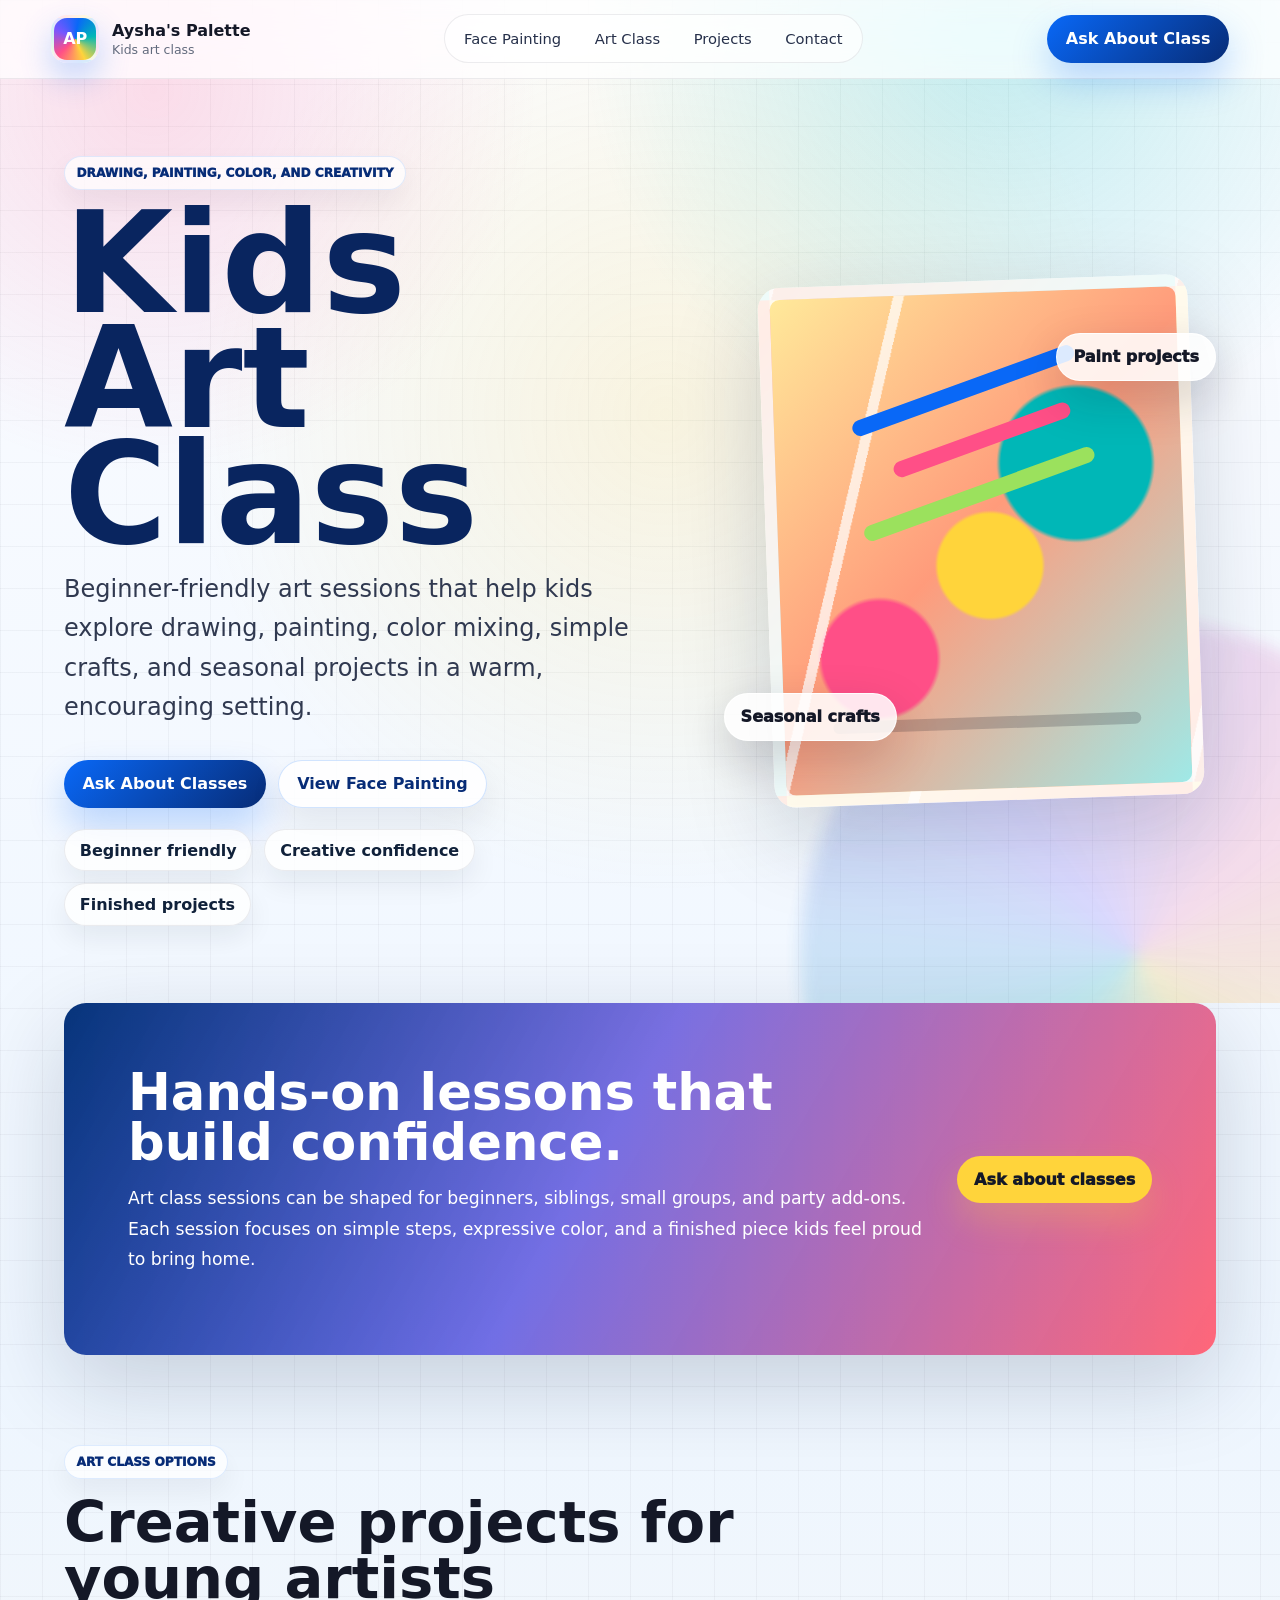
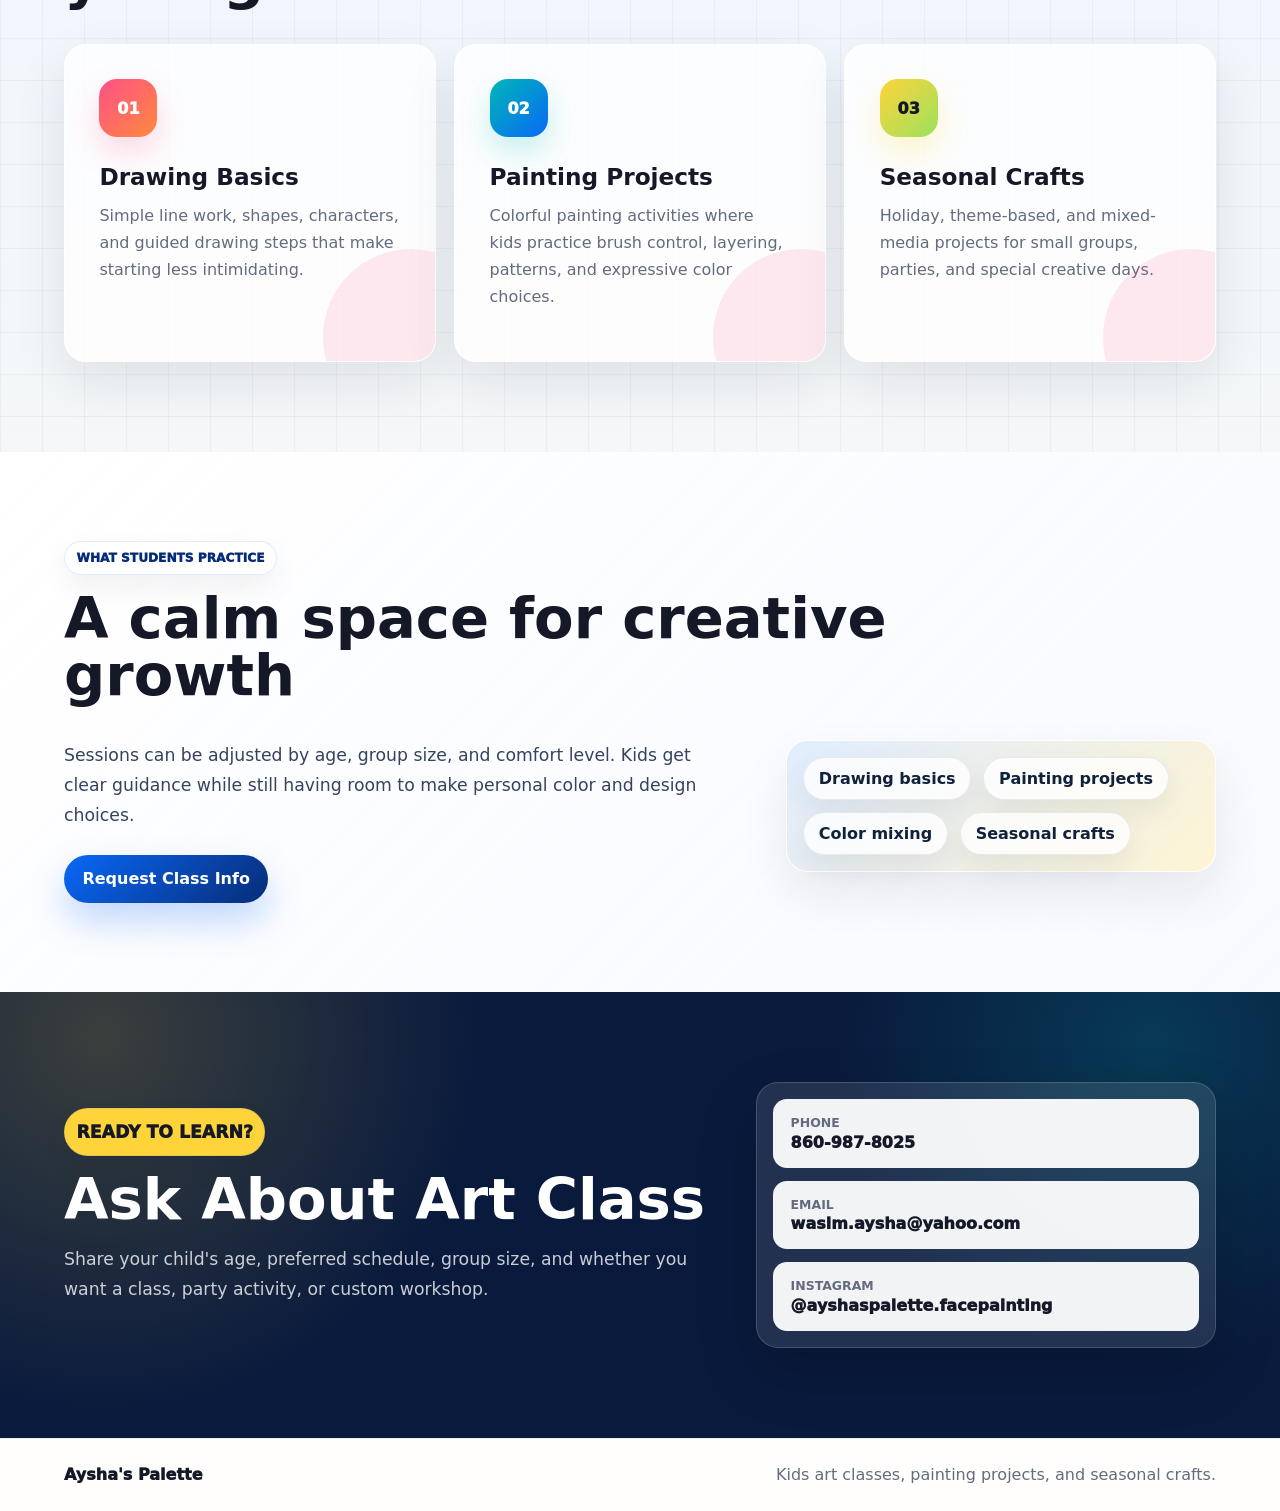
==== art-class.html @ d9d30bc3 "Add files via upload" ====
<!doctype html>
<html lang="en">
  <head>
    <meta charset="utf-8">
    <meta name="viewport" content="width=device-width, initial-scale=1">
    <title>Aysha's Palette | Art Class</title>
    <meta
      name="description"
      content="Aysha's Palette offers beginner-friendly kids art classes with drawing, painting, color mixing, seasonal crafts, and creative confidence-building projects."
    >
    <link rel="stylesheet" href="styles.css">
  </head>
  <body class="class-page">
    <header class="site-header">
      <a class="brand" href="index.html" aria-label="Aysha's Palette home">
        <span class="brand-mark">AP</span>
        <span>
          <strong>Aysha's Palette</strong>
          <small>Kids art class</small>
        </span>
      </a>
      <nav class="nav" aria-label="Main navigation">
        <a href="index.html">Face Painting</a>
        <a href="art-class.html">Art Class</a>
        <a href="#projects">Projects</a>
        <a href="#contact">Contact</a>
      </nav>
      <a class="header-cta" href="mailto:wasim.aysha@yahoo.com?subject=Art%20Class%20Inquiry">Ask About Class</a>
    </header>

    <main id="top">
      <section class="hero art-hero" aria-labelledby="hero-title">
        <div class="hero-copy">
          <p class="eyebrow">Drawing, painting, color, and creativity</p>
          <h1 id="hero-title">Kids Art Class</h1>
          <p class="hero-lede">
            Beginner-friendly art sessions that help kids explore drawing,
            painting, color mixing, simple crafts, and seasonal projects in a
            warm, encouraging setting.
          </p>
          <div class="hero-actions" aria-label="Class inquiry actions">
            <a class="button primary" href="mailto:wasim.aysha@yahoo.com?subject=Art%20Class%20Inquiry">Ask About Classes</a>
            <a class="button secondary" href="index.html">View Face Painting</a>
          </div>
          <div class="quick-facts" aria-label="Class highlights">
            <span>Beginner friendly</span>
            <span>Creative confidence</span>
            <span>Finished projects</span>
          </div>
        </div>
        <div class="hero-media class-media" aria-label="Colorful art class preview">
          <div class="art-board">
            <span></span>
            <span></span>
            <span></span>
          </div>
          <div class="floating-note note-one">Paint projects</div>
          <div class="floating-note note-two">Seasonal crafts</div>
        </div>
      </section>

      <section class="section intro-band class-intro" aria-label="Art class highlights">
        <div>
          <h2>Hands-on lessons that build confidence.</h2>
          <p>
            Art class sessions can be shaped for beginners, siblings, small
            groups, and party add-ons. Each session focuses on simple steps,
            expressive color, and a finished piece kids feel proud to bring home.
          </p>
        </div>
        <a class="text-link" href="#contact">Ask about classes</a>
      </section>

      <section class="section services" id="projects" aria-labelledby="projects-title">
        <div class="section-heading">
          <p class="eyebrow">Art class options</p>
          <h2 id="projects-title">Creative projects for young artists</h2>
        </div>
        <div class="service-grid">
          <article class="service-card">
            <span class="service-icon" aria-hidden="true">01</span>
            <h3>Drawing Basics</h3>
            <p>
              Simple line work, shapes, characters, and guided drawing steps
              that make starting less intimidating.
            </p>
          </article>
          <article class="service-card">
            <span class="service-icon" aria-hidden="true">02</span>
            <h3>Painting Projects</h3>
            <p>
              Colorful painting activities where kids practice brush control,
              layering, patterns, and expressive color choices.
            </p>
          </article>
          <article class="service-card">
            <span class="service-icon" aria-hidden="true">03</span>
            <h3>Seasonal Crafts</h3>
            <p>
              Holiday, theme-based, and mixed-media projects for small groups,
              parties, and special creative days.
            </p>
          </article>
        </div>
      </section>

      <section class="section classes-band" aria-labelledby="class-title">
        <div class="section-heading">
          <p class="eyebrow">What students practice</p>
          <h2 id="class-title">A calm space for creative growth</h2>
        </div>
        <div class="class-layout">
          <div class="class-copy">
            <p>
              Sessions can be adjusted by age, group size, and comfort level.
              Kids get clear guidance while still having room to make personal
              color and design choices.
            </p>
            <a class="button primary" href="mailto:wasim.aysha@yahoo.com?subject=Art%20Class%20Inquiry">Request Class Info</a>
          </div>
          <div class="class-features">
            <span>Drawing basics</span>
            <span>Painting projects</span>
            <span>Color mixing</span>
            <span>Seasonal crafts</span>
          </div>
        </div>
      </section>

      <section class="section booking" id="contact" aria-labelledby="contact-title">
        <div>
          <p class="eyebrow">Ready to learn?</p>
          <h2 id="contact-title">Ask About Art Class</h2>
          <p>
            Share your child's age, preferred schedule, group size, and whether
            you want a class, party activity, or custom workshop.
          </p>
        </div>
        <address class="contact-card">
          <a href="tel:+18609878025"><span>Phone</span>860-987-8025</a>
          <a href="mailto:wasim.aysha@yahoo.com"><span>Email</span>wasim.aysha@yahoo.com</a>
          <a href="https://www.instagram.com/ayshaspalette.facepainting/"><span>Instagram</span>@ayshaspalette.facepainting</a>
        </address>
      </section>
    </main>

    <footer class="site-footer">
      <p>Aysha's Palette</p>
      <p>Kids art classes, painting projects, and seasonal crafts.</p>
    </footer>
  </body>
</html>
---- styles.css ----
:root {
  --ink: #141827;
  --muted: #636b7d;
  --white: #ffffff;
  --mist: #f5f8ff;
  --blue: #0968f7;
  --deep-blue: #072c77;
  --teal: #00b7b7;
  --lime: #9be15d;
  --yellow: #ffd43b;
  --pink: #ff4f87;
  --orange: #ff8a3d;
  --violet: #7657ff;
  --radius: 22px;
  --radius-sm: 14px;
  --shadow: 0 28px 90px rgba(12, 25, 58, 0.18);
}

* {
  box-sizing: border-box;
}

html {
  scroll-behavior: smooth;
}

body {
  margin: 0;
  color: var(--ink);
  font-family: Inter, ui-sans-serif, system-ui, -apple-system, BlinkMacSystemFont, "Segoe UI", Arial, sans-serif;
  background:
    linear-gradient(90deg, rgba(20, 24, 39, 0.04) 1px, transparent 1px),
    linear-gradient(180deg, rgba(20, 24, 39, 0.04) 1px, transparent 1px),
    linear-gradient(180deg, #fbfcff 0%, #eef6ff 44%, #fff8ec 100%);
  background-size: 42px 42px, 42px 42px, auto;
}

body::before {
  position: fixed;
  inset: 0;
  z-index: -1;
  content: "";
  background:
    radial-gradient(circle at 12% 10%, rgba(255, 79, 135, 0.18), transparent 24rem),
    radial-gradient(circle at 78% 4%, rgba(0, 183, 183, 0.22), transparent 26rem),
    radial-gradient(circle at 52% 46%, rgba(255, 212, 59, 0.16), transparent 30rem);
}

img {
  display: block;
  max-width: 100%;
}

a {
  color: inherit;
}

.site-header {
  position: sticky;
  top: 0;
  z-index: 10;
  display: flex;
  align-items: center;
  justify-content: space-between;
  gap: 1rem;
  min-height: 78px;
  margin: 0 auto;
  padding: 0.9rem clamp(1rem, 4vw, 5rem);
  background: rgba(255, 255, 255, 0.74);
  border-bottom: 1px solid rgba(20, 24, 39, 0.08);
  backdrop-filter: blur(20px) saturate(150%);
}

.brand,
.nav a,
.header-cta,
.button,
.text-link,
.contact-card a {
  text-decoration: none;
}

.brand {
  display: inline-flex;
  align-items: center;
  gap: 0.8rem;
  min-width: 13rem;
}

.brand-mark {
  display: grid;
  place-items: center;
  width: 48px;
  height: 48px;
  flex: 0 0 48px;
  color: var(--white);
  font-weight: 900;
  background: conic-gradient(from 10deg, var(--blue), var(--teal), var(--yellow), var(--pink), var(--violet), var(--blue));
  border: 3px solid rgba(255, 255, 255, 0.84);
  border-radius: 16px;
  box-shadow: 0 15px 32px rgba(9, 104, 247, 0.24);
}

.brand strong,
.brand small {
  display: block;
}

.brand strong {
  font-size: 1rem;
}

.brand small {
  color: var(--muted);
  font-size: 0.78rem;
  margin-top: 0.12rem;
}

.nav {
  display: flex;
  align-items: center;
  justify-content: center;
  gap: 0.3rem;
  padding: 0.32rem;
  color: #26304a;
  font-size: 0.92rem;
  background: rgba(255, 255, 255, 0.62);
  border: 1px solid rgba(20, 24, 39, 0.08);
  border-radius: 999px;
}

.nav a {
  padding: 0.62rem 0.9rem;
  border-radius: 999px;
  transition: background 180ms ease, color 180ms ease;
}

.nav a:hover {
  color: var(--deep-blue);
  background: rgba(9, 104, 247, 0.1);
}

.header-cta,
.button {
  display: inline-flex;
  align-items: center;
  justify-content: center;
  min-height: 48px;
  padding: 0.82rem 1.15rem;
  border-radius: 999px;
  font-weight: 900;
  line-height: 1;
  transition: transform 180ms ease, box-shadow 180ms ease, background 180ms ease;
}

.header-cta,
.button.primary {
  color: var(--white);
  background: linear-gradient(135deg, var(--blue), var(--deep-blue));
  box-shadow: 0 18px 36px rgba(9, 104, 247, 0.25);
}

.button.secondary {
  color: var(--deep-blue);
  background: rgba(255, 255, 255, 0.86);
  border: 1px solid rgba(9, 104, 247, 0.18);
  box-shadow: 0 16px 34px rgba(20, 24, 39, 0.08);
}

.header-cta:hover,
.button:hover,
.text-link:hover,
.contact-card a:hover {
  transform: translateY(-2px);
}

.hero {
  position: relative;
  display: grid;
  grid-template-columns: minmax(0, 1fr) minmax(300px, 470px);
  align-items: center;
  gap: clamp(2rem, 6vw, 7rem);
  min-height: calc(100vh - 78px);
  padding: clamp(2.6rem, 6vw, 6.5rem) clamp(1rem, 5vw, 5.5rem);
  overflow: hidden;
}

.hero::after {
  position: absolute;
  right: -12rem;
  bottom: -18rem;
  width: 42rem;
  height: 42rem;
  content: "";
  background: conic-gradient(from 140deg, rgba(9, 104, 247, 0.22), rgba(255, 79, 135, 0.26), rgba(255, 212, 59, 0.24), rgba(0, 183, 183, 0.2), rgba(9, 104, 247, 0.22));
  border-radius: 50%;
  filter: blur(8px);
  opacity: 0.82;
}

.hero-copy,
.hero-media {
  position: relative;
  z-index: 1;
}

.hero-copy {
  max-width: 780px;
}

.eyebrow {
  display: inline-flex;
  align-items: center;
  min-height: 34px;
  margin: 0 0 1rem;
  padding: 0.48rem 0.72rem;
  color: var(--deep-blue);
  font-size: 0.76rem;
  font-weight: 950;
  letter-spacing: 0;
  text-transform: uppercase;
  background: rgba(255, 255, 255, 0.72);
  border: 1px solid rgba(9, 104, 247, 0.12);
  border-radius: 999px;
  box-shadow: 0 12px 28px rgba(20, 24, 39, 0.06);
}

h1,
h2,
h3,
p {
  margin-top: 0;
}

h1 {
  max-width: 9ch;
  margin-bottom: 1.1rem;
  color: #09255f;
  font-size: clamp(4.2rem, 11vw, 9.4rem);
  line-height: 0.82;
}

h2 {
  margin-bottom: 1rem;
  font-size: clamp(2.2rem, 4.5vw, 4.35rem);
  line-height: 0.98;
}

h3 {
  margin-bottom: 0.75rem;
  font-size: 1.45rem;
}

.hero-lede {
  max-width: 720px;
  color: #303950;
  font-size: clamp(1.12rem, 2vw, 1.5rem);
  line-height: 1.65;
}

.hero-actions,
.quick-facts,
.class-features {
  display: flex;
  flex-wrap: wrap;
  gap: 0.75rem;
}

.hero-actions {
  margin-top: 2rem;
}

.quick-facts {
  margin-top: 1.3rem;
}

.quick-facts span,
.class-features span {
  display: inline-flex;
  align-items: center;
  min-height: 42px;
  padding: 0.68rem 0.92rem;
  color: #10213a;
  font-weight: 900;
  background: rgba(255, 255, 255, 0.78);
  border: 1px solid rgba(20, 24, 39, 0.08);
  border-radius: 999px;
  box-shadow: 0 12px 28px rgba(20, 24, 39, 0.07);
}

.hero-media {
  justify-self: center;
  width: min(100%, 500px);
  min-height: 640px;
}

.flyer-card {
  position: relative;
  z-index: 1;
  margin: 0;
  width: min(100%, 430px);
  padding: 0.8rem;
  background: rgba(255, 255, 255, 0.82);
  border: 1px solid rgba(255, 255, 255, 0.74);
  border-radius: var(--radius);
  box-shadow: var(--shadow);
  transform: rotate(2.2deg);
}

.flyer-card::before {
  position: absolute;
  inset: -16px;
  z-index: -1;
  content: "";
  background: linear-gradient(135deg, rgba(9, 104, 247, 0.38), rgba(0, 183, 183, 0.28), rgba(255, 212, 59, 0.36), rgba(255, 79, 135, 0.3));
  border-radius: 30px;
  filter: blur(18px);
}

.flyer-card img {
  width: 100%;
  aspect-ratio: 2 / 3;
  object-fit: cover;
  border-radius: 16px;
}

.floating-note {
  position: absolute;
  z-index: 2;
  display: inline-flex;
  align-items: center;
  min-height: 48px;
  padding: 0.8rem 1rem;
  color: var(--ink);
  font-weight: 950;
  background: rgba(255, 255, 255, 0.86);
  border: 1px solid rgba(255, 255, 255, 0.9);
  border-radius: 999px;
  box-shadow: 0 18px 48px rgba(20, 24, 39, 0.18);
}

.note-one {
  top: 4.5rem;
  right: 0;
}

.note-two {
  bottom: 5rem;
  left: -1.4rem;
}

.section {
  padding: clamp(4rem, 7vw, 7rem) clamp(1rem, 5vw, 5.5rem);
}

.intro-band {
  display: flex;
  align-items: center;
  justify-content: space-between;
  gap: 2rem;
  margin: 0 clamp(1rem, 5vw, 5.5rem);
  padding: clamp(2rem, 5vw, 4rem);
  color: var(--white);
  background:
    linear-gradient(120deg, rgba(7, 44, 119, 0.94), rgba(9, 104, 247, 0.78) 46%, rgba(0, 183, 183, 0.88)),
    linear-gradient(90deg, var(--pink), var(--yellow));
  border-radius: var(--radius);
  box-shadow: var(--shadow);
}

.intro-band div {
  max-width: 880px;
}

.intro-band h2 {
  font-size: clamp(2rem, 4vw, 3.55rem);
}

.intro-band p,
.paint-panel p,
.booking p,
.class-copy p {
  color: inherit;
  font-size: 1.08rem;
  line-height: 1.75;
}

.text-link {
  flex: 0 0 auto;
  padding: 0.88rem 1.05rem;
  color: var(--ink);
  font-weight: 950;
  background: var(--yellow);
  border-radius: 999px;
  box-shadow: 0 18px 34px rgba(255, 212, 59, 0.24);
  transition: transform 180ms ease;
}

.section-heading {
  max-width: 860px;
  margin-bottom: 2.25rem;
}

.service-grid {
  display: grid;
  grid-template-columns: repeat(3, minmax(0, 1fr));
  gap: 1.15rem;
}

.service-grid.two-column {
  grid-template-columns: repeat(2, minmax(0, 1fr));
}

.service-card {
  position: relative;
  min-height: 300px;
  padding: clamp(1.4rem, 3vw, 2.15rem);
  overflow: hidden;
  background: rgba(255, 255, 255, 0.78);
  border: 1px solid rgba(255, 255, 255, 0.9);
  border-radius: var(--radius);
  box-shadow: 0 20px 54px rgba(20, 24, 39, 0.09);
  transition: transform 180ms ease, box-shadow 180ms ease;
}

.service-card::after {
  position: absolute;
  right: -4rem;
  bottom: -4rem;
  width: 11rem;
  height: 11rem;
  content: "";
  background: rgba(255, 79, 135, 0.12);
  border-radius: 50%;
}

.service-card:hover {
  transform: translateY(-5px);
  box-shadow: 0 28px 70px rgba(20, 24, 39, 0.13);
}

.service-icon {
  display: grid;
  place-items: center;
  width: 58px;
  height: 58px;
  margin-bottom: 1.6rem;
  color: var(--white);
  font-weight: 950;
  background: linear-gradient(135deg, var(--pink), var(--orange));
  border-radius: 18px;
  box-shadow: 0 14px 30px rgba(255, 79, 135, 0.22);
}

.service-card:nth-child(2) .service-icon {
  background: linear-gradient(135deg, var(--teal), var(--blue));
  box-shadow: 0 14px 30px rgba(0, 183, 183, 0.22);
}

.service-card:nth-child(3) .service-icon {
  color: var(--ink);
  background: linear-gradient(135deg, var(--yellow), var(--lime));
  box-shadow: 0 14px 30px rgba(255, 212, 59, 0.26);
}

.service-card p,
.event-list span,
.site-footer p {
  color: var(--muted);
  line-height: 1.7;
}

.showcase {
  display: grid;
  grid-template-columns: repeat(3, minmax(0, 1fr));
  gap: 1rem;
  padding-top: 0;
}

.showcase div {
  min-height: 190px;
  padding: 1.5rem;
  color: var(--white);
  background: #11182b;
  border-radius: var(--radius);
  box-shadow: 0 22px 54px rgba(17, 24, 43, 0.16);
}

.showcase div:nth-child(2) {
  background: linear-gradient(135deg, var(--blue), var(--teal));
}

.showcase div:nth-child(3) {
  color: var(--ink);
  background: linear-gradient(135deg, var(--yellow), #fff1a6);
}

.showcase-number {
  display: block;
  margin-bottom: 1rem;
  font-size: clamp(3rem, 6vw, 5.5rem);
  font-weight: 950;
  line-height: 0.88;
}

.showcase p {
  margin: 0;
  max-width: 24rem;
  line-height: 1.55;
}

.split {
  display: grid;
  grid-template-columns: minmax(0, 0.92fr) minmax(280px, 1.08fr);
  gap: clamp(1.5rem, 4vw, 4rem);
  align-items: stretch;
  background: linear-gradient(180deg, #eff6ff, #f8fbff);
}

.paint-panel {
  position: relative;
  min-height: 470px;
  padding: clamp(1.6rem, 4vw, 3.25rem);
  color: var(--white);
  overflow: hidden;
  border-radius: var(--radius);
  background:
    linear-gradient(rgba(7, 44, 119, 0.08), rgba(7, 44, 119, 0.36)),
    conic-gradient(from 120deg, var(--blue), var(--teal), var(--lime), var(--yellow), var(--orange), var(--pink), var(--violet), var(--blue));
  box-shadow: var(--shadow);
}

.paint-panel::after {
  position: absolute;
  right: -6rem;
  bottom: -8rem;
  width: 19rem;
  height: 19rem;
  content: "";
  background: rgba(255, 255, 255, 0.22);
  border-radius: 50%;
}

.event-list {
  display: grid;
  gap: 0.85rem;
}

.event-list div {
  display: grid;
  gap: 0.25rem;
  padding: 1.15rem 1.25rem;
  background: rgba(255, 255, 255, 0.88);
  border: 1px solid rgba(255, 255, 255, 0.9);
  border-left: 7px solid var(--blue);
  border-radius: var(--radius-sm);
  box-shadow: 0 16px 34px rgba(20, 24, 39, 0.07);
}

.event-list div:nth-child(2) {
  border-left-color: var(--teal);
}

.event-list div:nth-child(3) {
  border-left-color: #3fbe65;
}

.event-list div:nth-child(4) {
  border-left-color: var(--yellow);
}

.event-list div:nth-child(5) {
  border-left-color: var(--pink);
}

.classes-band {
  background:
    linear-gradient(135deg, rgba(255, 255, 255, 0.94), rgba(245, 248, 255, 0.8)),
    var(--white);
}

.art-hero::after {
  background: conic-gradient(from 140deg, rgba(255, 212, 59, 0.28), rgba(0, 183, 183, 0.24), rgba(118, 87, 255, 0.24), rgba(255, 79, 135, 0.2), rgba(255, 212, 59, 0.28));
}

.class-media {
  display: grid;
  place-items: center;
  min-height: 560px;
}

.art-board {
  position: relative;
  width: min(100%, 430px);
  min-height: 520px;
  overflow: hidden;
  background:
    linear-gradient(105deg, transparent 0 23%, rgba(255,255,255,0.72) 23% 25%, transparent 25%),
    radial-gradient(circle at 24% 73%, var(--pink) 0 12%, transparent 13%),
    radial-gradient(circle at 52% 55%, var(--yellow) 0 15%, transparent 16%),
    radial-gradient(circle at 74% 35%, var(--teal) 0 17%, transparent 18%),
    linear-gradient(135deg, #ffe99a, #ff9b7b 48%, #9fe9e7);
  border: 0.8rem solid rgba(255, 255, 255, 0.82);
  border-radius: var(--radius);
  box-shadow: var(--shadow);
  transform: rotate(-2deg);
}

.art-board::before {
  position: absolute;
  left: 12%;
  right: 12%;
  bottom: 12%;
  height: 12px;
  content: "";
  background: rgba(20, 24, 39, 0.2);
  border-radius: 999px;
}

.art-board span {
  position: absolute;
  display: block;
  border-radius: 999px;
  transform: rotate(-18deg);
}

.art-board span:nth-child(1) {
  top: 18%;
  left: 18%;
  width: 58%;
  height: 16px;
  background: var(--blue);
}

.art-board span:nth-child(2) {
  top: 28%;
  left: 28%;
  width: 46%;
  height: 16px;
  background: var(--pink);
}

.art-board span:nth-child(3) {
  top: 39%;
  left: 20%;
  width: 60%;
  height: 16px;
  background: var(--lime);
}

.class-intro {
  background:
    linear-gradient(120deg, rgba(7, 44, 119, 0.94), rgba(118, 87, 255, 0.78) 46%, rgba(255, 79, 135, 0.82)),
    linear-gradient(90deg, var(--teal), var(--yellow));
}

.class-layout {
  display: grid;
  grid-template-columns: minmax(0, 1fr) minmax(250px, 430px);
  gap: clamp(1.5rem, 4vw, 4rem);
  align-items: start;
}

.class-copy {
  max-width: 780px;
}

.class-copy p {
  color: #36435e;
  margin-bottom: 1.5rem;
}

.class-features {
  padding: 1rem;
  border: 1px solid rgba(255, 255, 255, 0.9);
  border-radius: var(--radius);
  background:
    linear-gradient(135deg, rgba(9, 104, 247, 0.12), rgba(255, 212, 59, 0.22)),
    rgba(255, 255, 255, 0.74);
  box-shadow: 0 22px 48px rgba(20, 24, 39, 0.08);
}

.booking {
  display: grid;
  grid-template-columns: minmax(0, 1fr) minmax(280px, 460px);
  gap: 2rem;
  align-items: center;
  color: var(--white);
  background:
    radial-gradient(circle at 8% 10%, rgba(255, 212, 59, 0.2), transparent 24rem),
    radial-gradient(circle at 90% 12%, rgba(0, 183, 183, 0.2), transparent 20rem),
    #091a3d;
}

.booking .eyebrow {
  color: var(--ink);
  background: var(--yellow);
}

.booking p {
  max-width: 760px;
  color: rgba(255, 255, 255, 0.78);
}

.contact-card {
  display: grid;
  gap: 0.8rem;
  padding: 1rem;
  font-style: normal;
  background: rgba(255, 255, 255, 0.1);
  border: 1px solid rgba(255, 255, 255, 0.16);
  border-radius: var(--radius);
  box-shadow: 0 24px 60px rgba(0, 0, 0, 0.18);
}

.contact-card a {
  display: grid;
  gap: 0.18rem;
  overflow-wrap: anywhere;
  padding: 1rem 1.1rem;
  color: var(--ink);
  font-weight: 950;
  background: rgba(255, 255, 255, 0.94);
  border-radius: var(--radius-sm);
  transition: transform 180ms ease, background 180ms ease;
}

.contact-card a span {
  color: var(--muted);
  font-size: 0.78rem;
  font-weight: 800;
  text-transform: uppercase;
}

.site-footer {
  display: flex;
  justify-content: space-between;
  gap: 1rem;
  padding: 1.4rem clamp(1rem, 5vw, 5.5rem);
  background: rgba(255, 255, 255, 0.86);
  border-top: 1px solid rgba(20, 24, 39, 0.08);
}

.site-footer p {
  margin: 0;
}

.site-footer p:first-child {
  color: var(--ink);
  font-weight: 950;
}

@media (max-width: 980px) {
  .site-header {
    align-items: flex-start;
    flex-wrap: wrap;
  }

  .nav {
    order: 3;
    width: 100%;
    justify-content: flex-start;
    overflow-x: auto;
  }

  .hero,
  .split,
  .class-layout,
  .booking {
    grid-template-columns: 1fr;
  }

  .hero {
    min-height: auto;
  }

  .hero-media {
    justify-self: start;
    width: min(100%, 390px);
    min-height: 0;
  }

  .flyer-card {
    transform: none;
  }

  .class-media {
    min-height: 0;
  }

  .art-board {
    min-height: 420px;
    transform: none;
  }

  .floating-note {
    display: none;
  }

  .service-grid,
  .service-grid.two-column,
  .showcase {
    grid-template-columns: 1fr;
  }

  .intro-band {
    align-items: flex-start;
    flex-direction: column;
  }
}

@media (max-width: 560px) {
  .site-header {
    position: static;
  }

  .brand {
    min-width: 0;
  }

  .header-cta,
  .hero-actions .button,
  .text-link {
    width: 100%;
  }

  .hero {
    padding-top: 2rem;
  }

  h1 {
    font-size: 3.85rem;
  }

  h2 {
    font-size: 2.2rem;
  }

  .intro-band {
    margin: 0 1rem;
  }

  .paint-panel {
    min-height: 320px;
  }

  .showcase div {
    min-height: 160px;
  }

  .site-footer {
    display: grid;
  }
}
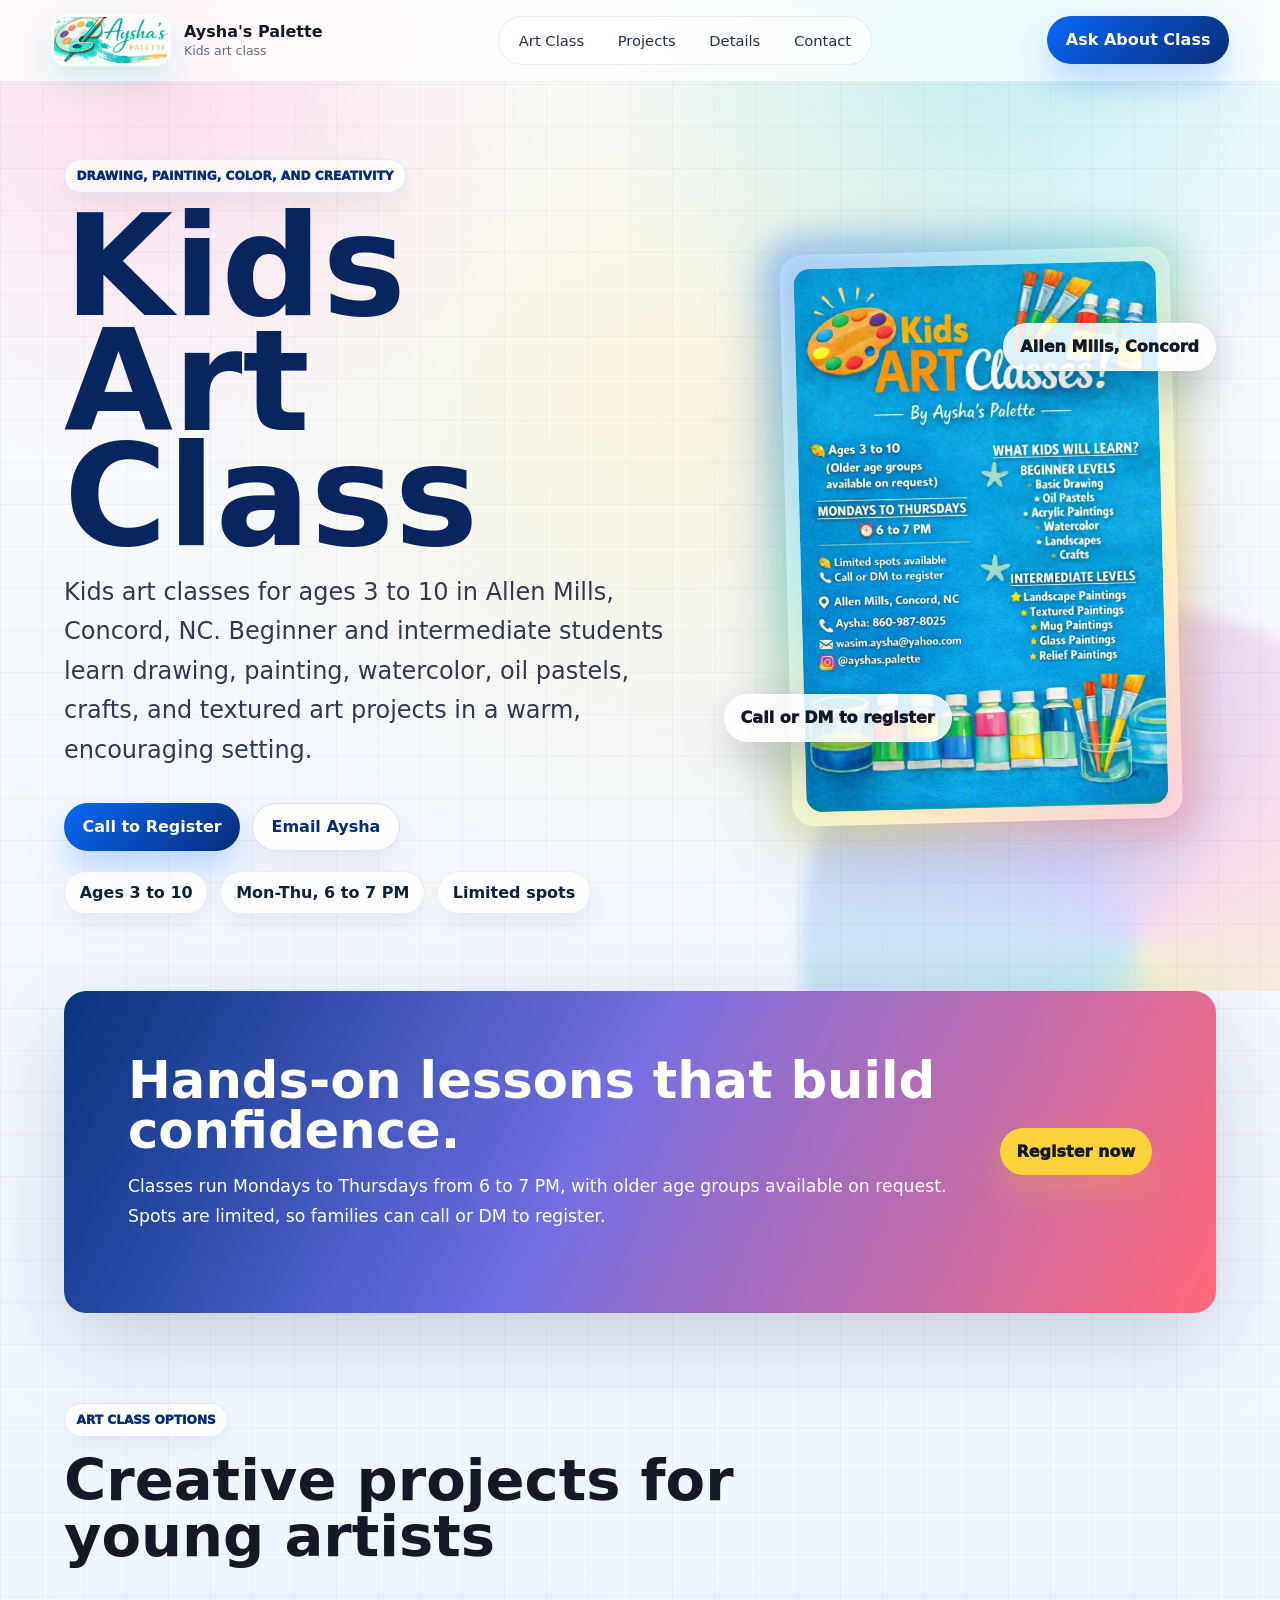
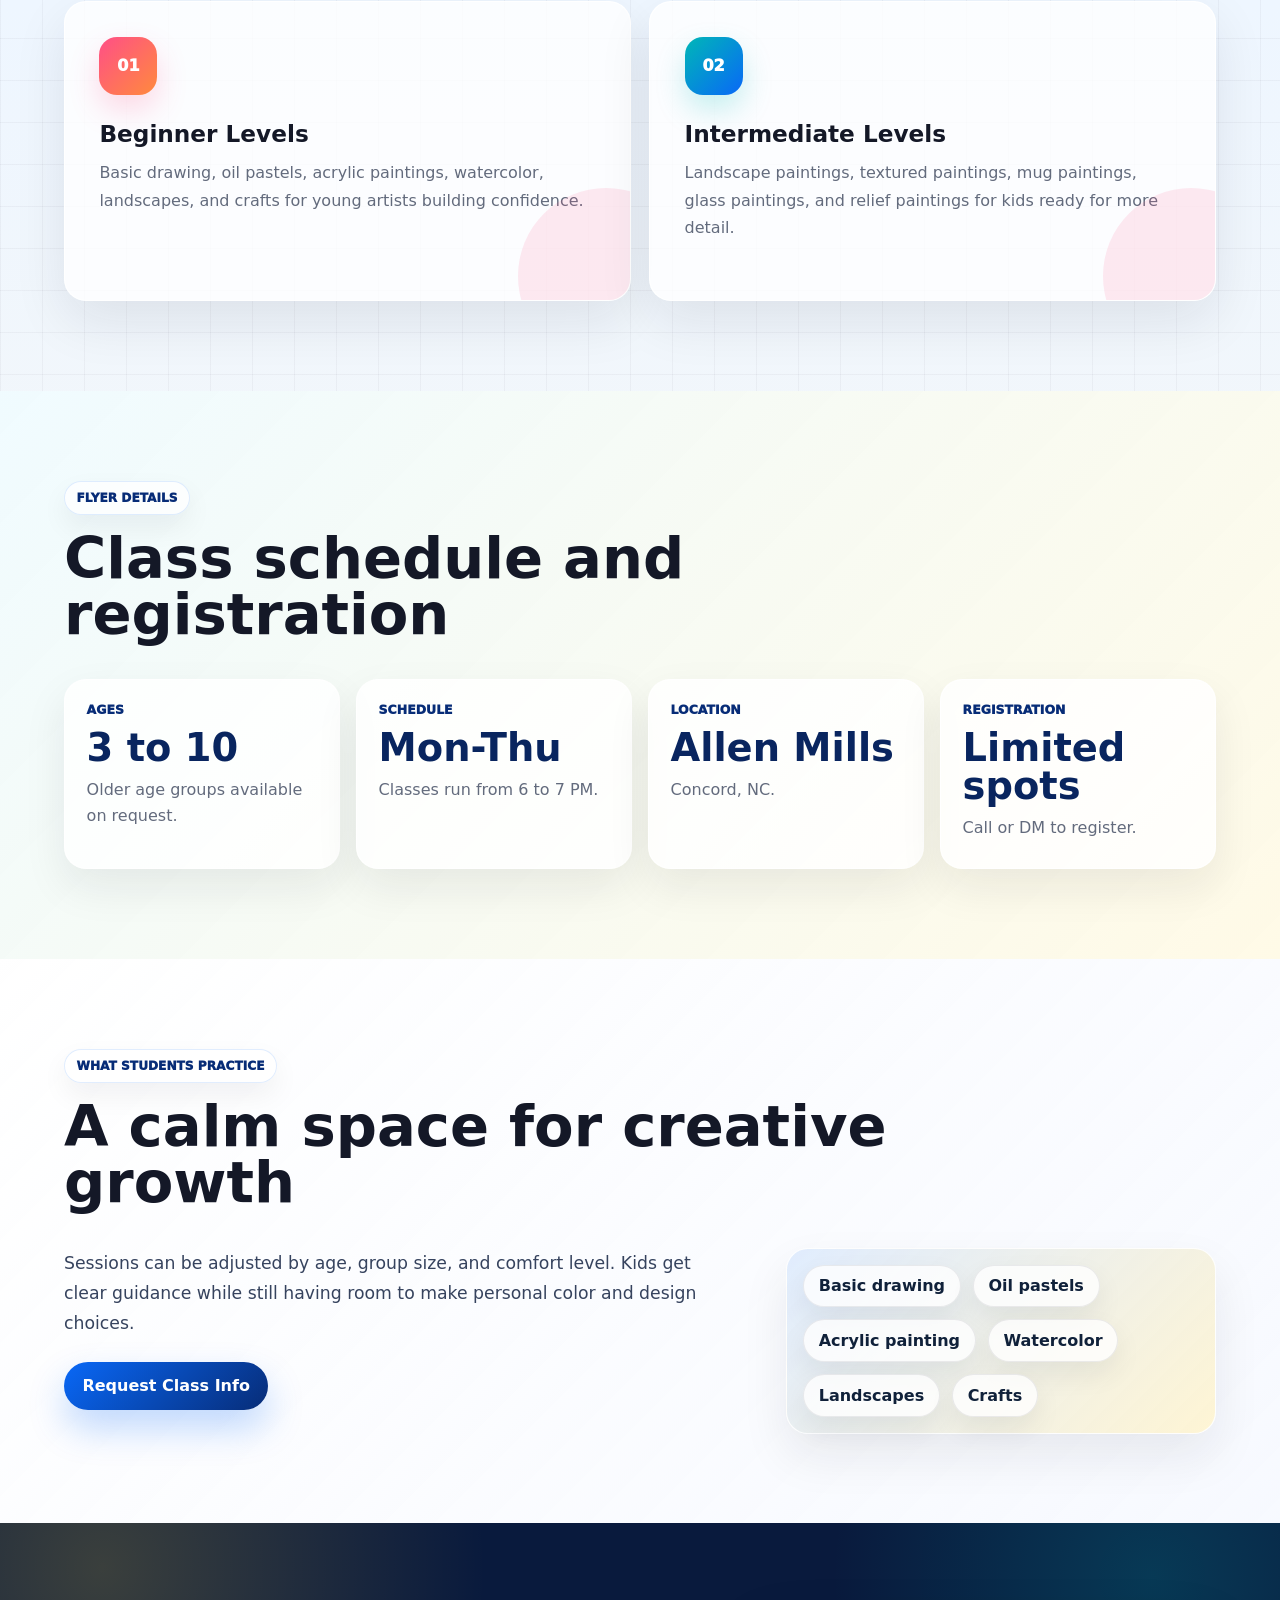
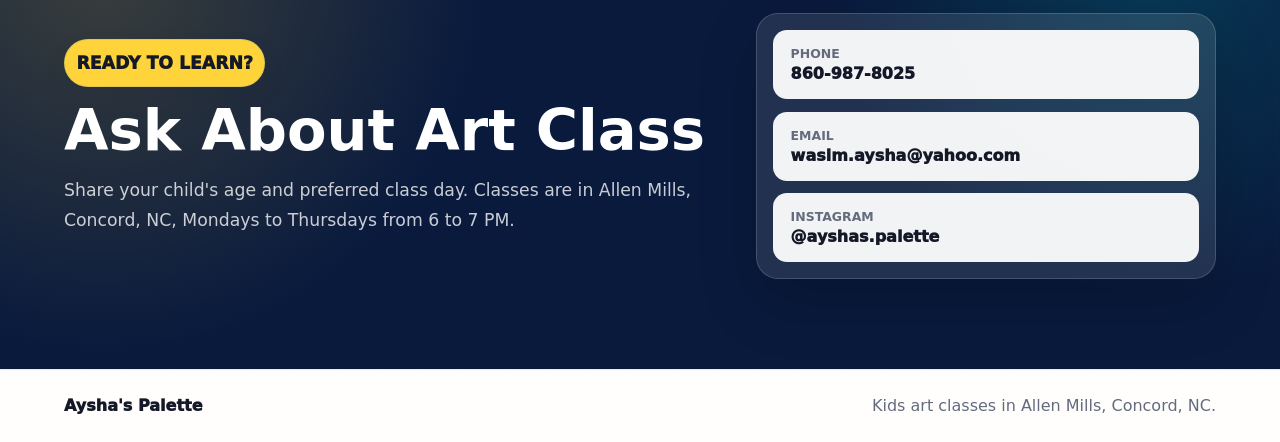
==== commit 6254ddec: "Add files via upload" ====
--- a/art-class.html
+++ b/art-class.html
@@ -1,152 +1,176 @@
-<!doctype html>
-<html lang="en">
-  <head>
-    <meta charset="utf-8">
-    <meta name="viewport" content="width=device-width, initial-scale=1">
-    <title>Aysha's Palette | Art Class</title>
-    <meta
-      name="description"
-      content="Aysha's Palette offers beginner-friendly kids art classes with drawing, painting, color mixing, seasonal crafts, and creative confidence-building projects."
-    >
-    <link rel="stylesheet" href="styles.css">
-  </head>
-  <body class="class-page">
-    <header class="site-header">
-      <a class="brand" href="index.html" aria-label="Aysha's Palette home">
-        <span class="brand-mark">AP</span>
-        <span>
-          <strong>Aysha's Palette</strong>
-          <small>Kids art class</small>
+<!doctype html>
+<html lang="en">
+  <head>
+    <meta charset="utf-8">
+    <meta name="viewport" content="width=device-width, initial-scale=1">
+    <title>Aysha's Palette | Art Class</title>
+    <meta
+      name="description"
+      content="Aysha's Palette offers beginner-friendly kids art classes with drawing, painting, color mixing, seasonal crafts, and creative confidence-building projects."
+    >
+    <link rel="stylesheet" href="styles.css">
+  </head>
+  <body class="class-page">
+    <header class="site-header">
+      <a class="brand" href="art-class.html" aria-label="Aysha's Palette art class home">
+        <span class="brand-logo">
+          <img src="ayshas-palette-logo.jpeg" alt="" aria-hidden="true">
         </span>
+        <span>
+          <strong>Aysha's Palette</strong>
+          <small>Kids art class</small>
+        </span>
       </a>
       <nav class="nav" aria-label="Main navigation">
-        <a href="index.html">Face Painting</a>
-        <a href="art-class.html">Art Class</a>
+        <a href="#top">Art Class</a>
         <a href="#projects">Projects</a>
+        <a href="#details">Details</a>
         <a href="#contact">Contact</a>
       </nav>
-      <a class="header-cta" href="mailto:wasim.aysha@yahoo.com?subject=Art%20Class%20Inquiry">Ask About Class</a>
-    </header>
-
-    <main id="top">
-      <section class="hero art-hero" aria-labelledby="hero-title">
-        <div class="hero-copy">
+      <a class="header-cta" href="mailto:wasim.aysha@yahoo.com?subject=Art%20Class%20Inquiry">Ask About Class</a>
+    </header>
+
+    <main id="top">
+      <section class="hero art-hero" aria-labelledby="hero-title">
+        <div class="hero-copy">
           <p class="eyebrow">Drawing, painting, color, and creativity</p>
-          <h1 id="hero-title">Kids Art Class</h1>
-          <p class="hero-lede">
-            Beginner-friendly art sessions that help kids explore drawing,
-            painting, color mixing, simple crafts, and seasonal projects in a
+          <h1 id="hero-title">Kids Art Class</h1>
+          <p class="hero-lede">
+            Kids art classes for ages 3 to 10 in Allen Mills, Concord, NC.
+            Beginner and intermediate students learn drawing, painting,
+            watercolor, oil pastels, crafts, and textured art projects in a
             warm, encouraging setting.
           </p>
           <div class="hero-actions" aria-label="Class inquiry actions">
-            <a class="button primary" href="mailto:wasim.aysha@yahoo.com?subject=Art%20Class%20Inquiry">Ask About Classes</a>
-            <a class="button secondary" href="index.html">View Face Painting</a>
+            <a class="button primary" href="tel:+18609878025">Call to Register</a>
+            <a class="button secondary" href="mailto:wasim.aysha@yahoo.com?subject=Art%20Class%20Inquiry">Email Aysha</a>
           </div>
-          <div class="quick-facts" aria-label="Class highlights">
-            <span>Beginner friendly</span>
-            <span>Creative confidence</span>
-            <span>Finished projects</span>
-          </div>
+          <div class="quick-facts" aria-label="Class highlights">
+            <span>Ages 3 to 10</span>
+            <span>Mon-Thu, 6 to 7 PM</span>
+            <span>Limited spots</span>
+          </div>
+        </div>
+        <div class="hero-media class-media" aria-label="Aysha's Palette kids art class flyer">
+          <figure class="flyer-card art-flyer">
+            <img src="art-class-flyer.jpeg" alt="Kids Art Classes flyer by Aysha's Palette with schedule, location, and class topics">
+          </figure>
+          <div class="floating-note note-one">Allen Mills, Concord</div>
+          <div class="floating-note note-two">Call or DM to register</div>
         </div>
-        <div class="hero-media class-media" aria-label="Colorful art class preview">
-          <div class="art-board">
-            <span></span>
-            <span></span>
-            <span></span>
-          </div>
-          <div class="floating-note note-one">Paint projects</div>
-          <div class="floating-note note-two">Seasonal crafts</div>
-        </div>
-      </section>
-
-      <section class="section intro-band class-intro" aria-label="Art class highlights">
-        <div>
-          <h2>Hands-on lessons that build confidence.</h2>
-          <p>
-            Art class sessions can be shaped for beginners, siblings, small
-            groups, and party add-ons. Each session focuses on simple steps,
-            expressive color, and a finished piece kids feel proud to bring home.
-          </p>
-        </div>
-        <a class="text-link" href="#contact">Ask about classes</a>
-      </section>
-
-      <section class="section services" id="projects" aria-labelledby="projects-title">
-        <div class="section-heading">
-          <p class="eyebrow">Art class options</p>
-          <h2 id="projects-title">Creative projects for young artists</h2>
-        </div>
-        <div class="service-grid">
+      </section>
+
+      <section class="section intro-band class-intro" aria-label="Art class highlights">
+        <div>
+          <h2>Hands-on lessons that build confidence.</h2>
+          <p>
+            Classes run Mondays to Thursdays from 6 to 7 PM, with older age
+            groups available on request. Spots are limited, so families can call
+            or DM to register.
+          </p>
+        </div>
+        <a class="text-link" href="#contact">Register now</a>
+      </section>
+
+      <section class="section services" id="projects" aria-labelledby="projects-title">
+        <div class="section-heading">
+          <p class="eyebrow">Art class options</p>
+          <h2 id="projects-title">Creative projects for young artists</h2>
+        </div>
+        <div class="service-grid two-column">
           <article class="service-card">
             <span class="service-icon" aria-hidden="true">01</span>
-            <h3>Drawing Basics</h3>
+            <h3>Beginner Levels</h3>
             <p>
-              Simple line work, shapes, characters, and guided drawing steps
-              that make starting less intimidating.
+              Basic drawing, oil pastels, acrylic paintings, watercolor,
+              landscapes, and crafts for young artists building confidence.
             </p>
           </article>
           <article class="service-card">
             <span class="service-icon" aria-hidden="true">02</span>
-            <h3>Painting Projects</h3>
+            <h3>Intermediate Levels</h3>
             <p>
-              Colorful painting activities where kids practice brush control,
-              layering, patterns, and expressive color choices.
-            </p>
-          </article>
-          <article class="service-card">
-            <span class="service-icon" aria-hidden="true">03</span>
-            <h3>Seasonal Crafts</h3>
-            <p>
-              Holiday, theme-based, and mixed-media projects for small groups,
-              parties, and special creative days.
+              Landscape paintings, textured paintings, mug paintings, glass
+              paintings, and relief paintings for kids ready for more detail.
             </p>
           </article>
         </div>
       </section>
 
-      <section class="section classes-band" aria-labelledby="class-title">
+      <section class="section class-details" id="details" aria-labelledby="details-title">
         <div class="section-heading">
-          <p class="eyebrow">What students practice</p>
-          <h2 id="class-title">A calm space for creative growth</h2>
+          <p class="eyebrow">Flyer details</p>
+          <h2 id="details-title">Class schedule and registration</h2>
         </div>
-        <div class="class-layout">
-          <div class="class-copy">
-            <p>
-              Sessions can be adjusted by age, group size, and comfort level.
-              Kids get clear guidance while still having room to make personal
-              color and design choices.
-            </p>
-            <a class="button primary" href="mailto:wasim.aysha@yahoo.com?subject=Art%20Class%20Inquiry">Request Class Info</a>
+        <div class="detail-grid">
+          <article class="detail-card">
+            <span>Ages</span>
+            <strong>3 to 10</strong>
+            <p>Older age groups available on request.</p>
+          </article>
+          <article class="detail-card">
+            <span>Schedule</span>
+            <strong>Mon-Thu</strong>
+            <p>Classes run from 6 to 7 PM.</p>
+          </article>
+          <article class="detail-card">
+            <span>Location</span>
+            <strong>Allen Mills</strong>
+            <p>Concord, NC.</p>
+          </article>
+          <article class="detail-card">
+            <span>Registration</span>
+            <strong>Limited spots</strong>
+            <p>Call or DM to register.</p>
+          </article>
+        </div>
+      </section>
+
+      <section class="section classes-band" aria-labelledby="class-title">
+        <div class="section-heading">
+          <p class="eyebrow">What students practice</p>
+          <h2 id="class-title">A calm space for creative growth</h2>
+        </div>
+        <div class="class-layout">
+          <div class="class-copy">
+            <p>
+              Sessions can be adjusted by age, group size, and comfort level.
+              Kids get clear guidance while still having room to make personal
+              color and design choices.
+            </p>
+            <a class="button primary" href="mailto:wasim.aysha@yahoo.com?subject=Art%20Class%20Inquiry">Request Class Info</a>
           </div>
           <div class="class-features">
-            <span>Drawing basics</span>
-            <span>Painting projects</span>
-            <span>Color mixing</span>
-            <span>Seasonal crafts</span>
+            <span>Basic drawing</span>
+            <span>Oil pastels</span>
+            <span>Acrylic painting</span>
+            <span>Watercolor</span>
+            <span>Landscapes</span>
+            <span>Crafts</span>
           </div>
         </div>
       </section>
-
-      <section class="section booking" id="contact" aria-labelledby="contact-title">
-        <div>
-          <p class="eyebrow">Ready to learn?</p>
-          <h2 id="contact-title">Ask About Art Class</h2>
-          <p>
-            Share your child's age, preferred schedule, group size, and whether
-            you want a class, party activity, or custom workshop.
-          </p>
-        </div>
-        <address class="contact-card">
-          <a href="tel:+18609878025"><span>Phone</span>860-987-8025</a>
-          <a href="mailto:wasim.aysha@yahoo.com"><span>Email</span>wasim.aysha@yahoo.com</a>
-          <a href="https://www.instagram.com/ayshaspalette.facepainting/"><span>Instagram</span>@ayshaspalette.facepainting</a>
-        </address>
-      </section>
-    </main>
-
-    <footer class="site-footer">
-      <p>Aysha's Palette</p>
-      <p>Kids art classes, painting projects, and seasonal crafts.</p>
-    </footer>
-  </body>
-</html>
+
+      <section class="section booking" id="contact" aria-labelledby="contact-title">
+        <div>
+          <p class="eyebrow">Ready to learn?</p>
+          <h2 id="contact-title">Ask About Art Class</h2>
+          <p>
+            Share your child's age and preferred class day. Classes are in
+            Allen Mills, Concord, NC, Mondays to Thursdays from 6 to 7 PM.
+          </p>
+        </div>
+        <address class="contact-card">
+          <a href="tel:+18609878025"><span>Phone</span>860-987-8025</a>
+          <a href="mailto:wasim.aysha@yahoo.com"><span>Email</span>wasim.aysha@yahoo.com</a>
+          <a href="https://www.instagram.com/ayshas.palette/"><span>Instagram</span>@ayshas.palette</a>
+        </address>
+      </section>
+    </main>
+
+    <footer class="site-footer">
+      <p>Aysha's Palette</p>
+      <p>Kids art classes in Allen Mills, Concord, NC.</p>
+    </footer>
+  </body>
+</html>
--- a/styles.css
+++ b/styles.css
@@ -1,137 +1,166 @@
-:root {
-  --ink: #141827;
-  --muted: #636b7d;
-  --white: #ffffff;
-  --mist: #f5f8ff;
-  --blue: #0968f7;
-  --deep-blue: #072c77;
-  --teal: #00b7b7;
-  --lime: #9be15d;
-  --yellow: #ffd43b;
-  --pink: #ff4f87;
-  --orange: #ff8a3d;
-  --violet: #7657ff;
-  --radius: 22px;
-  --radius-sm: 14px;
-  --shadow: 0 28px 90px rgba(12, 25, 58, 0.18);
-}
-
-* {
-  box-sizing: border-box;
-}
-
+:root {
+  --ink: #141827;
+  --muted: #636b7d;
+  --white: #ffffff;
+  --mist: #f5f8ff;
+  --blue: #0968f7;
+  --deep-blue: #072c77;
+  --teal: #00b7b7;
+  --lime: #9be15d;
+  --yellow: #ffd43b;
+  --pink: #ff4f87;
+  --orange: #ff8a3d;
+  --violet: #7657ff;
+  --radius: 22px;
+  --radius-sm: 14px;
+  --shadow: 0 28px 90px rgba(12, 25, 58, 0.18);
+}
+
+* {
+  box-sizing: border-box;
+}
+
 html {
   scroll-behavior: smooth;
-}
-
-body {
-  margin: 0;
-  color: var(--ink);
-  font-family: Inter, ui-sans-serif, system-ui, -apple-system, BlinkMacSystemFont, "Segoe UI", Arial, sans-serif;
-  background:
-    linear-gradient(90deg, rgba(20, 24, 39, 0.04) 1px, transparent 1px),
-    linear-gradient(180deg, rgba(20, 24, 39, 0.04) 1px, transparent 1px),
-    linear-gradient(180deg, #fbfcff 0%, #eef6ff 44%, #fff8ec 100%);
-  background-size: 42px 42px, 42px 42px, auto;
-}
-
-body::before {
-  position: fixed;
-  inset: 0;
-  z-index: -1;
-  content: "";
-  background:
-    radial-gradient(circle at 12% 10%, rgba(255, 79, 135, 0.18), transparent 24rem),
-    radial-gradient(circle at 78% 4%, rgba(0, 183, 183, 0.22), transparent 26rem),
-    radial-gradient(circle at 52% 46%, rgba(255, 212, 59, 0.16), transparent 30rem);
-}
-
-img {
-  display: block;
-  max-width: 100%;
-}
-
-a {
-  color: inherit;
-}
-
-.site-header {
-  position: sticky;
-  top: 0;
-  z-index: 10;
-  display: flex;
-  align-items: center;
-  justify-content: space-between;
-  gap: 1rem;
-  min-height: 78px;
-  margin: 0 auto;
-  padding: 0.9rem clamp(1rem, 4vw, 5rem);
-  background: rgba(255, 255, 255, 0.74);
-  border-bottom: 1px solid rgba(20, 24, 39, 0.08);
-  backdrop-filter: blur(20px) saturate(150%);
-}
-
-.brand,
-.nav a,
-.header-cta,
-.button,
-.text-link,
-.contact-card a {
-  text-decoration: none;
-}
-
-.brand {
-  display: inline-flex;
-  align-items: center;
-  gap: 0.8rem;
-  min-width: 13rem;
-}
-
+  scroll-padding-top: 96px;
+}
+
+body {
+  margin: 0;
+  color: var(--ink);
+  font-family: Inter, ui-sans-serif, system-ui, -apple-system, BlinkMacSystemFont, "Segoe UI", Arial, sans-serif;
+  background:
+    linear-gradient(90deg, rgba(20, 24, 39, 0.04) 1px, transparent 1px),
+    linear-gradient(180deg, rgba(20, 24, 39, 0.04) 1px, transparent 1px),
+    linear-gradient(180deg, #fbfcff 0%, #eef6ff 44%, #fff8ec 100%);
+  background-size: 42px 42px, 42px 42px, auto;
+}
+
+body::before {
+  position: fixed;
+  inset: 0;
+  z-index: -1;
+  content: "";
+  background:
+    radial-gradient(circle at 12% 10%, rgba(255, 79, 135, 0.18), transparent 24rem),
+    radial-gradient(circle at 78% 4%, rgba(0, 183, 183, 0.22), transparent 26rem),
+    radial-gradient(circle at 52% 46%, rgba(255, 212, 59, 0.16), transparent 30rem);
+}
+
+img {
+  display: block;
+  max-width: 100%;
+}
+
+a {
+  color: inherit;
+}
+
+.site-header {
+  position: sticky;
+  top: 0;
+  z-index: 10;
+  display: flex;
+  align-items: center;
+  justify-content: space-between;
+  gap: 1rem;
+  min-height: 78px;
+  margin: 0 auto;
+  padding: 0.9rem clamp(1rem, 4vw, 5rem);
+  background: rgba(255, 255, 255, 0.74);
+  border-bottom: 1px solid rgba(20, 24, 39, 0.08);
+  backdrop-filter: blur(20px) saturate(150%);
+}
+
+.brand,
+.nav a,
+.header-cta,
+.button,
+.text-link,
+.contact-card a {
+  text-decoration: none;
+}
+
+.brand {
+  display: inline-flex;
+  align-items: center;
+  gap: 0.8rem;
+  min-width: 13rem;
+}
+
 .brand-mark {
   display: grid;
   place-items: center;
-  width: 48px;
-  height: 48px;
-  flex: 0 0 48px;
-  color: var(--white);
-  font-weight: 900;
-  background: conic-gradient(from 10deg, var(--blue), var(--teal), var(--yellow), var(--pink), var(--violet), var(--blue));
+  width: 48px;
+  height: 48px;
+  flex: 0 0 48px;
+  color: var(--white);
+  font-weight: 900;
+  background: conic-gradient(from 10deg, var(--blue), var(--teal), var(--yellow), var(--pink), var(--violet), var(--blue));
+  border: 3px solid rgba(255, 255, 255, 0.84);
+  border-radius: 16px;
+  box-shadow: 0 15px 32px rgba(9, 104, 247, 0.24);
+}
+
+.brand-logo {
+  width: 120px;
+  height: 52px;
+  flex: 0 0 120px;
+  overflow: hidden;
+  background: var(--white);
   border: 3px solid rgba(255, 255, 255, 0.84);
   border-radius: 16px;
-  box-shadow: 0 15px 32px rgba(9, 104, 247, 0.24);
+  box-shadow: 0 15px 32px rgba(0, 183, 183, 0.18);
+}
+
+.brand-logo img {
+  width: 100%;
+  height: 100%;
+  object-fit: cover;
+  object-position: center;
+  transform: scale(1.35);
 }
 
 .brand strong,
 .brand small {
   display: block;
-}
-
-.brand strong {
-  font-size: 1rem;
-}
-
-.brand small {
-  color: var(--muted);
-  font-size: 0.78rem;
-  margin-top: 0.12rem;
-}
-
+}
+
+.brand strong {
+  font-size: 1rem;
+}
+
+.brand small {
+  color: var(--muted);
+  font-size: 0.78rem;
+  margin-top: 0.12rem;
+}
+
 .nav {
   display: flex;
   align-items: center;
   justify-content: center;
   gap: 0.3rem;
-  padding: 0.32rem;
-  color: #26304a;
-  font-size: 0.92rem;
+  padding: 0.32rem;
+  color: #26304a;
+  font-size: 0.92rem;
   background: rgba(255, 255, 255, 0.62);
   border: 1px solid rgba(20, 24, 39, 0.08);
   border-radius: 999px;
+  scrollbar-width: none;
+  -webkit-overflow-scrolling: touch;
+  scroll-snap-type: x proximity;
+}
+
+.nav::-webkit-scrollbar {
+  display: none;
 }
 
 .nav a {
   padding: 0.62rem 0.9rem;
   border-radius: 999px;
+  scroll-snap-align: start;
+  white-space: nowrap;
   transition: background 180ms ease, color 180ms ease;
 }
 
@@ -140,70 +169,79 @@
   background: rgba(9, 104, 247, 0.1);
 }
 
-.header-cta,
-.button {
-  display: inline-flex;
-  align-items: center;
-  justify-content: center;
-  min-height: 48px;
-  padding: 0.82rem 1.15rem;
-  border-radius: 999px;
-  font-weight: 900;
-  line-height: 1;
-  transition: transform 180ms ease, box-shadow 180ms ease, background 180ms ease;
-}
-
-.header-cta,
-.button.primary {
-  color: var(--white);
-  background: linear-gradient(135deg, var(--blue), var(--deep-blue));
-  box-shadow: 0 18px 36px rgba(9, 104, 247, 0.25);
-}
-
-.button.secondary {
-  color: var(--deep-blue);
-  background: rgba(255, 255, 255, 0.86);
-  border: 1px solid rgba(9, 104, 247, 0.18);
-  box-shadow: 0 16px 34px rgba(20, 24, 39, 0.08);
-}
-
-.header-cta:hover,
-.button:hover,
-.text-link:hover,
-.contact-card a:hover {
-  transform: translateY(-2px);
-}
-
-.hero {
-  position: relative;
-  display: grid;
-  grid-template-columns: minmax(0, 1fr) minmax(300px, 470px);
-  align-items: center;
-  gap: clamp(2rem, 6vw, 7rem);
-  min-height: calc(100vh - 78px);
-  padding: clamp(2.6rem, 6vw, 6.5rem) clamp(1rem, 5vw, 5.5rem);
-  overflow: hidden;
-}
-
-.hero::after {
-  position: absolute;
-  right: -12rem;
-  bottom: -18rem;
-  width: 42rem;
-  height: 42rem;
-  content: "";
-  background: conic-gradient(from 140deg, rgba(9, 104, 247, 0.22), rgba(255, 79, 135, 0.26), rgba(255, 212, 59, 0.24), rgba(0, 183, 183, 0.2), rgba(9, 104, 247, 0.22));
-  border-radius: 50%;
-  filter: blur(8px);
-  opacity: 0.82;
-}
-
-.hero-copy,
-.hero-media {
-  position: relative;
-  z-index: 1;
-}
-
+.nav a:focus-visible,
+.header-cta:focus-visible,
+.button:focus-visible,
+.text-link:focus-visible,
+.contact-card a:focus-visible {
+  outline: 3px solid rgba(255, 212, 59, 0.92);
+  outline-offset: 3px;
+}
+
+.header-cta,
+.button {
+  display: inline-flex;
+  align-items: center;
+  justify-content: center;
+  min-height: 48px;
+  padding: 0.82rem 1.15rem;
+  border-radius: 999px;
+  font-weight: 900;
+  line-height: 1;
+  transition: transform 180ms ease, box-shadow 180ms ease, background 180ms ease;
+}
+
+.header-cta,
+.button.primary {
+  color: var(--white);
+  background: linear-gradient(135deg, var(--blue), var(--deep-blue));
+  box-shadow: 0 18px 36px rgba(9, 104, 247, 0.25);
+}
+
+.button.secondary {
+  color: var(--deep-blue);
+  background: rgba(255, 255, 255, 0.86);
+  border: 1px solid rgba(9, 104, 247, 0.18);
+  box-shadow: 0 16px 34px rgba(20, 24, 39, 0.08);
+}
+
+.header-cta:hover,
+.button:hover,
+.text-link:hover,
+.contact-card a:hover {
+  transform: translateY(-2px);
+}
+
+.hero {
+  position: relative;
+  display: grid;
+  grid-template-columns: minmax(0, 1fr) minmax(300px, 470px);
+  align-items: center;
+  gap: clamp(2rem, 6vw, 7rem);
+  min-height: calc(100vh - 78px);
+  padding: clamp(2.6rem, 6vw, 6.5rem) clamp(1rem, 5vw, 5.5rem);
+  overflow: hidden;
+}
+
+.hero::after {
+  position: absolute;
+  right: -12rem;
+  bottom: -18rem;
+  width: 42rem;
+  height: 42rem;
+  content: "";
+  background: conic-gradient(from 140deg, rgba(9, 104, 247, 0.22), rgba(255, 79, 135, 0.26), rgba(255, 212, 59, 0.24), rgba(0, 183, 183, 0.2), rgba(9, 104, 247, 0.22));
+  border-radius: 50%;
+  filter: blur(8px);
+  opacity: 0.82;
+}
+
+.hero-copy,
+.hero-media {
+  position: relative;
+  z-index: 1;
+}
+
 .hero-copy {
   max-width: 780px;
 }
@@ -211,644 +249,772 @@
 .eyebrow {
   display: inline-flex;
   align-items: center;
-  min-height: 34px;
-  margin: 0 0 1rem;
-  padding: 0.48rem 0.72rem;
-  color: var(--deep-blue);
-  font-size: 0.76rem;
-  font-weight: 950;
-  letter-spacing: 0;
-  text-transform: uppercase;
-  background: rgba(255, 255, 255, 0.72);
-  border: 1px solid rgba(9, 104, 247, 0.12);
-  border-radius: 999px;
-  box-shadow: 0 12px 28px rgba(20, 24, 39, 0.06);
-}
-
-h1,
-h2,
-h3,
-p {
-  margin-top: 0;
-}
-
-h1 {
-  max-width: 9ch;
-  margin-bottom: 1.1rem;
-  color: #09255f;
-  font-size: clamp(4.2rem, 11vw, 9.4rem);
-  line-height: 0.82;
-}
-
-h2 {
-  margin-bottom: 1rem;
-  font-size: clamp(2.2rem, 4.5vw, 4.35rem);
-  line-height: 0.98;
-}
-
-h3 {
-  margin-bottom: 0.75rem;
-  font-size: 1.45rem;
-}
-
-.hero-lede {
-  max-width: 720px;
-  color: #303950;
-  font-size: clamp(1.12rem, 2vw, 1.5rem);
-  line-height: 1.65;
-}
-
-.hero-actions,
-.quick-facts,
-.class-features {
-  display: flex;
-  flex-wrap: wrap;
-  gap: 0.75rem;
-}
-
-.hero-actions {
-  margin-top: 2rem;
-}
-
-.quick-facts {
-  margin-top: 1.3rem;
-}
-
-.quick-facts span,
-.class-features span {
-  display: inline-flex;
-  align-items: center;
-  min-height: 42px;
-  padding: 0.68rem 0.92rem;
-  color: #10213a;
-  font-weight: 900;
-  background: rgba(255, 255, 255, 0.78);
-  border: 1px solid rgba(20, 24, 39, 0.08);
-  border-radius: 999px;
-  box-shadow: 0 12px 28px rgba(20, 24, 39, 0.07);
-}
-
-.hero-media {
-  justify-self: center;
-  width: min(100%, 500px);
-  min-height: 640px;
-}
-
-.flyer-card {
-  position: relative;
-  z-index: 1;
-  margin: 0;
-  width: min(100%, 430px);
-  padding: 0.8rem;
-  background: rgba(255, 255, 255, 0.82);
-  border: 1px solid rgba(255, 255, 255, 0.74);
-  border-radius: var(--radius);
-  box-shadow: var(--shadow);
-  transform: rotate(2.2deg);
-}
-
-.flyer-card::before {
-  position: absolute;
-  inset: -16px;
-  z-index: -1;
-  content: "";
-  background: linear-gradient(135deg, rgba(9, 104, 247, 0.38), rgba(0, 183, 183, 0.28), rgba(255, 212, 59, 0.36), rgba(255, 79, 135, 0.3));
-  border-radius: 30px;
-  filter: blur(18px);
-}
-
-.flyer-card img {
-  width: 100%;
-  aspect-ratio: 2 / 3;
-  object-fit: cover;
-  border-radius: 16px;
-}
-
-.floating-note {
-  position: absolute;
-  z-index: 2;
-  display: inline-flex;
-  align-items: center;
-  min-height: 48px;
-  padding: 0.8rem 1rem;
-  color: var(--ink);
-  font-weight: 950;
-  background: rgba(255, 255, 255, 0.86);
-  border: 1px solid rgba(255, 255, 255, 0.9);
-  border-radius: 999px;
-  box-shadow: 0 18px 48px rgba(20, 24, 39, 0.18);
-}
-
-.note-one {
-  top: 4.5rem;
-  right: 0;
-}
-
-.note-two {
-  bottom: 5rem;
-  left: -1.4rem;
-}
-
+  min-height: 34px;
+  margin: 0 0 1rem;
+  padding: 0.48rem 0.72rem;
+  color: var(--deep-blue);
+  font-size: 0.76rem;
+  font-weight: 950;
+  letter-spacing: 0;
+  text-transform: uppercase;
+  background: rgba(255, 255, 255, 0.72);
+  border: 1px solid rgba(9, 104, 247, 0.12);
+  border-radius: 999px;
+  box-shadow: 0 12px 28px rgba(20, 24, 39, 0.06);
+}
+
+h1,
+h2,
+h3,
+p {
+  margin-top: 0;
+}
+
+h1 {
+  max-width: 9ch;
+  margin-bottom: 1.1rem;
+  color: #09255f;
+  font-size: clamp(4.2rem, 11vw, 9.4rem);
+  line-height: 0.82;
+}
+
+h2 {
+  margin-bottom: 1rem;
+  font-size: clamp(2.2rem, 4.5vw, 4.35rem);
+  line-height: 0.98;
+}
+
+h3 {
+  margin-bottom: 0.75rem;
+  font-size: 1.45rem;
+}
+
+.hero-lede {
+  max-width: 720px;
+  color: #303950;
+  font-size: clamp(1.12rem, 2vw, 1.5rem);
+  line-height: 1.65;
+}
+
+.hero-actions,
+.quick-facts,
+.class-features {
+  display: flex;
+  flex-wrap: wrap;
+  gap: 0.75rem;
+}
+
+.hero-actions {
+  margin-top: 2rem;
+}
+
+.quick-facts {
+  margin-top: 1.3rem;
+}
+
+.quick-facts span,
+.class-features span {
+  display: inline-flex;
+  align-items: center;
+  min-height: 42px;
+  padding: 0.68rem 0.92rem;
+  color: #10213a;
+  font-weight: 900;
+  background: rgba(255, 255, 255, 0.78);
+  border: 1px solid rgba(20, 24, 39, 0.08);
+  border-radius: 999px;
+  box-shadow: 0 12px 28px rgba(20, 24, 39, 0.07);
+}
+
+.hero-media {
+  justify-self: center;
+  width: min(100%, 500px);
+  min-height: 640px;
+}
+
+.flyer-card {
+  position: relative;
+  z-index: 1;
+  margin: 0;
+  width: min(100%, 430px);
+  padding: 0.8rem;
+  background: rgba(255, 255, 255, 0.82);
+  border: 1px solid rgba(255, 255, 255, 0.74);
+  border-radius: var(--radius);
+  box-shadow: var(--shadow);
+  transform: rotate(2.2deg);
+}
+
+.flyer-card::before {
+  position: absolute;
+  inset: -16px;
+  z-index: -1;
+  content: "";
+  background: linear-gradient(135deg, rgba(9, 104, 247, 0.38), rgba(0, 183, 183, 0.28), rgba(255, 212, 59, 0.36), rgba(255, 79, 135, 0.3));
+  border-radius: 30px;
+  filter: blur(18px);
+}
+
+.flyer-card img {
+  width: 100%;
+  aspect-ratio: 2 / 3;
+  object-fit: cover;
+  border-radius: 16px;
+}
+
+.floating-note {
+  position: absolute;
+  z-index: 2;
+  display: inline-flex;
+  align-items: center;
+  min-height: 48px;
+  padding: 0.8rem 1rem;
+  color: var(--ink);
+  font-weight: 950;
+  background: rgba(255, 255, 255, 0.86);
+  border: 1px solid rgba(255, 255, 255, 0.9);
+  border-radius: 999px;
+  box-shadow: 0 18px 48px rgba(20, 24, 39, 0.18);
+}
+
+.note-one {
+  top: 4.5rem;
+  right: 0;
+}
+
+.note-two {
+  bottom: 5rem;
+  left: -1.4rem;
+}
+
 .section {
   padding: clamp(4rem, 7vw, 7rem) clamp(1rem, 5vw, 5.5rem);
-}
-
-.intro-band {
-  display: flex;
-  align-items: center;
-  justify-content: space-between;
-  gap: 2rem;
-  margin: 0 clamp(1rem, 5vw, 5.5rem);
-  padding: clamp(2rem, 5vw, 4rem);
-  color: var(--white);
-  background:
-    linear-gradient(120deg, rgba(7, 44, 119, 0.94), rgba(9, 104, 247, 0.78) 46%, rgba(0, 183, 183, 0.88)),
-    linear-gradient(90deg, var(--pink), var(--yellow));
-  border-radius: var(--radius);
-  box-shadow: var(--shadow);
-}
-
-.intro-band div {
-  max-width: 880px;
-}
-
-.intro-band h2 {
-  font-size: clamp(2rem, 4vw, 3.55rem);
-}
-
-.intro-band p,
-.paint-panel p,
-.booking p,
-.class-copy p {
-  color: inherit;
-  font-size: 1.08rem;
-  line-height: 1.75;
-}
-
-.text-link {
-  flex: 0 0 auto;
-  padding: 0.88rem 1.05rem;
-  color: var(--ink);
-  font-weight: 950;
-  background: var(--yellow);
-  border-radius: 999px;
-  box-shadow: 0 18px 34px rgba(255, 212, 59, 0.24);
-  transition: transform 180ms ease;
-}
-
-.section-heading {
-  max-width: 860px;
-  margin-bottom: 2.25rem;
-}
-
-.service-grid {
-  display: grid;
-  grid-template-columns: repeat(3, minmax(0, 1fr));
-  gap: 1.15rem;
-}
-
-.service-grid.two-column {
-  grid-template-columns: repeat(2, minmax(0, 1fr));
-}
-
-.service-card {
-  position: relative;
-  min-height: 300px;
-  padding: clamp(1.4rem, 3vw, 2.15rem);
-  overflow: hidden;
-  background: rgba(255, 255, 255, 0.78);
-  border: 1px solid rgba(255, 255, 255, 0.9);
-  border-radius: var(--radius);
-  box-shadow: 0 20px 54px rgba(20, 24, 39, 0.09);
-  transition: transform 180ms ease, box-shadow 180ms ease;
-}
-
-.service-card::after {
-  position: absolute;
-  right: -4rem;
-  bottom: -4rem;
-  width: 11rem;
-  height: 11rem;
-  content: "";
-  background: rgba(255, 79, 135, 0.12);
-  border-radius: 50%;
-}
-
-.service-card:hover {
-  transform: translateY(-5px);
-  box-shadow: 0 28px 70px rgba(20, 24, 39, 0.13);
-}
-
-.service-icon {
-  display: grid;
-  place-items: center;
-  width: 58px;
-  height: 58px;
-  margin-bottom: 1.6rem;
-  color: var(--white);
-  font-weight: 950;
-  background: linear-gradient(135deg, var(--pink), var(--orange));
-  border-radius: 18px;
-  box-shadow: 0 14px 30px rgba(255, 79, 135, 0.22);
-}
-
-.service-card:nth-child(2) .service-icon {
-  background: linear-gradient(135deg, var(--teal), var(--blue));
-  box-shadow: 0 14px 30px rgba(0, 183, 183, 0.22);
-}
-
-.service-card:nth-child(3) .service-icon {
-  color: var(--ink);
-  background: linear-gradient(135deg, var(--yellow), var(--lime));
-  box-shadow: 0 14px 30px rgba(255, 212, 59, 0.26);
-}
-
-.service-card p,
-.event-list span,
-.site-footer p {
-  color: var(--muted);
-  line-height: 1.7;
-}
-
-.showcase {
-  display: grid;
-  grid-template-columns: repeat(3, minmax(0, 1fr));
-  gap: 1rem;
-  padding-top: 0;
-}
-
-.showcase div {
-  min-height: 190px;
-  padding: 1.5rem;
-  color: var(--white);
-  background: #11182b;
-  border-radius: var(--radius);
-  box-shadow: 0 22px 54px rgba(17, 24, 43, 0.16);
-}
-
-.showcase div:nth-child(2) {
-  background: linear-gradient(135deg, var(--blue), var(--teal));
-}
-
-.showcase div:nth-child(3) {
-  color: var(--ink);
-  background: linear-gradient(135deg, var(--yellow), #fff1a6);
-}
-
-.showcase-number {
-  display: block;
-  margin-bottom: 1rem;
-  font-size: clamp(3rem, 6vw, 5.5rem);
-  font-weight: 950;
-  line-height: 0.88;
-}
-
+  scroll-margin-top: 96px;
+}
+
+.intro-band {
+  display: flex;
+  align-items: center;
+  justify-content: space-between;
+  gap: 2rem;
+  margin: 0 clamp(1rem, 5vw, 5.5rem);
+  padding: clamp(2rem, 5vw, 4rem);
+  color: var(--white);
+  background:
+    linear-gradient(120deg, rgba(7, 44, 119, 0.94), rgba(9, 104, 247, 0.78) 46%, rgba(0, 183, 183, 0.88)),
+    linear-gradient(90deg, var(--pink), var(--yellow));
+  border-radius: var(--radius);
+  box-shadow: var(--shadow);
+}
+
+.intro-band div {
+  max-width: 880px;
+}
+
+.intro-band h2 {
+  font-size: clamp(2rem, 4vw, 3.55rem);
+}
+
+.intro-band p,
+.paint-panel p,
+.booking p,
+.class-copy p {
+  color: inherit;
+  font-size: 1.08rem;
+  line-height: 1.75;
+}
+
+.text-link {
+  flex: 0 0 auto;
+  padding: 0.88rem 1.05rem;
+  color: var(--ink);
+  font-weight: 950;
+  background: var(--yellow);
+  border-radius: 999px;
+  box-shadow: 0 18px 34px rgba(255, 212, 59, 0.24);
+  transition: transform 180ms ease;
+}
+
+.section-heading {
+  max-width: 860px;
+  margin-bottom: 2.25rem;
+}
+
+.service-grid {
+  display: grid;
+  grid-template-columns: repeat(3, minmax(0, 1fr));
+  gap: 1.15rem;
+}
+
+.service-grid.two-column {
+  grid-template-columns: repeat(2, minmax(0, 1fr));
+}
+
+.service-card {
+  position: relative;
+  min-height: 300px;
+  padding: clamp(1.4rem, 3vw, 2.15rem);
+  overflow: hidden;
+  background: rgba(255, 255, 255, 0.78);
+  border: 1px solid rgba(255, 255, 255, 0.9);
+  border-radius: var(--radius);
+  box-shadow: 0 20px 54px rgba(20, 24, 39, 0.09);
+  transition: transform 180ms ease, box-shadow 180ms ease;
+}
+
+.service-card::after {
+  position: absolute;
+  right: -4rem;
+  bottom: -4rem;
+  width: 11rem;
+  height: 11rem;
+  content: "";
+  background: rgba(255, 79, 135, 0.12);
+  border-radius: 50%;
+}
+
+.service-card:hover {
+  transform: translateY(-5px);
+  box-shadow: 0 28px 70px rgba(20, 24, 39, 0.13);
+}
+
+.service-icon {
+  display: grid;
+  place-items: center;
+  width: 58px;
+  height: 58px;
+  margin-bottom: 1.6rem;
+  color: var(--white);
+  font-weight: 950;
+  background: linear-gradient(135deg, var(--pink), var(--orange));
+  border-radius: 18px;
+  box-shadow: 0 14px 30px rgba(255, 79, 135, 0.22);
+}
+
+.service-card:nth-child(2) .service-icon {
+  background: linear-gradient(135deg, var(--teal), var(--blue));
+  box-shadow: 0 14px 30px rgba(0, 183, 183, 0.22);
+}
+
+.service-card:nth-child(3) .service-icon {
+  color: var(--ink);
+  background: linear-gradient(135deg, var(--yellow), var(--lime));
+  box-shadow: 0 14px 30px rgba(255, 212, 59, 0.26);
+}
+
+.service-card p,
+.event-list span,
+.site-footer p {
+  color: var(--muted);
+  line-height: 1.7;
+}
+
+.showcase {
+  display: grid;
+  grid-template-columns: repeat(3, minmax(0, 1fr));
+  gap: 1rem;
+  padding-top: 0;
+}
+
+.showcase div {
+  min-height: 190px;
+  padding: 1.5rem;
+  color: var(--white);
+  background: #11182b;
+  border-radius: var(--radius);
+  box-shadow: 0 22px 54px rgba(17, 24, 43, 0.16);
+}
+
+.showcase div:nth-child(2) {
+  background: linear-gradient(135deg, var(--blue), var(--teal));
+}
+
+.showcase div:nth-child(3) {
+  color: var(--ink);
+  background: linear-gradient(135deg, var(--yellow), #fff1a6);
+}
+
+.showcase-number {
+  display: block;
+  margin-bottom: 1rem;
+  font-size: clamp(3rem, 6vw, 5.5rem);
+  font-weight: 950;
+  line-height: 0.88;
+}
+
 .showcase p {
   margin: 0;
   max-width: 24rem;
   line-height: 1.55;
 }
 
+.areas {
+  padding-top: 0;
+}
+
+.areas .section-heading p:last-child {
+  max-width: 780px;
+  color: var(--muted);
+  font-size: 1.08rem;
+  line-height: 1.75;
+}
+
+.area-list {
+  display: flex;
+  flex-wrap: wrap;
+  gap: 0.75rem;
+}
+
+.area-list span {
+  display: inline-flex;
+  align-items: center;
+  min-height: 48px;
+  padding: 0.75rem 1rem;
+  color: #10213a;
+  font-weight: 900;
+  background: rgba(255, 255, 255, 0.82);
+  border: 1px solid rgba(20, 24, 39, 0.08);
+  border-radius: 999px;
+  box-shadow: 0 12px 28px rgba(20, 24, 39, 0.07);
+}
+
+.map-frame {
+  height: clamp(320px, 44vw, 520px);
+  margin-top: 1.5rem;
+  overflow: hidden;
+  background: rgba(255, 255, 255, 0.82);
+  border: 1px solid rgba(255, 255, 255, 0.9);
+  border-radius: var(--radius);
+  box-shadow: 0 22px 54px rgba(20, 24, 39, 0.1);
+}
+
+.map-frame iframe {
+  width: 100%;
+  height: 100%;
+  border: 0;
+}
+
 .split {
   display: grid;
   grid-template-columns: minmax(0, 0.92fr) minmax(280px, 1.08fr);
-  gap: clamp(1.5rem, 4vw, 4rem);
-  align-items: stretch;
-  background: linear-gradient(180deg, #eff6ff, #f8fbff);
-}
-
-.paint-panel {
-  position: relative;
-  min-height: 470px;
-  padding: clamp(1.6rem, 4vw, 3.25rem);
-  color: var(--white);
-  overflow: hidden;
-  border-radius: var(--radius);
-  background:
-    linear-gradient(rgba(7, 44, 119, 0.08), rgba(7, 44, 119, 0.36)),
-    conic-gradient(from 120deg, var(--blue), var(--teal), var(--lime), var(--yellow), var(--orange), var(--pink), var(--violet), var(--blue));
-  box-shadow: var(--shadow);
-}
-
-.paint-panel::after {
-  position: absolute;
-  right: -6rem;
-  bottom: -8rem;
-  width: 19rem;
-  height: 19rem;
-  content: "";
-  background: rgba(255, 255, 255, 0.22);
-  border-radius: 50%;
-}
-
-.event-list {
-  display: grid;
-  gap: 0.85rem;
-}
-
-.event-list div {
-  display: grid;
-  gap: 0.25rem;
-  padding: 1.15rem 1.25rem;
-  background: rgba(255, 255, 255, 0.88);
-  border: 1px solid rgba(255, 255, 255, 0.9);
-  border-left: 7px solid var(--blue);
-  border-radius: var(--radius-sm);
-  box-shadow: 0 16px 34px rgba(20, 24, 39, 0.07);
-}
-
-.event-list div:nth-child(2) {
-  border-left-color: var(--teal);
-}
-
-.event-list div:nth-child(3) {
-  border-left-color: #3fbe65;
-}
-
-.event-list div:nth-child(4) {
-  border-left-color: var(--yellow);
-}
-
-.event-list div:nth-child(5) {
-  border-left-color: var(--pink);
-}
-
-.classes-band {
-  background:
-    linear-gradient(135deg, rgba(255, 255, 255, 0.94), rgba(245, 248, 255, 0.8)),
-    var(--white);
-}
-
-.art-hero::after {
-  background: conic-gradient(from 140deg, rgba(255, 212, 59, 0.28), rgba(0, 183, 183, 0.24), rgba(118, 87, 255, 0.24), rgba(255, 79, 135, 0.2), rgba(255, 212, 59, 0.28));
-}
-
+  gap: clamp(1.5rem, 4vw, 4rem);
+  align-items: stretch;
+  background: linear-gradient(180deg, #eff6ff, #f8fbff);
+}
+
+.paint-panel {
+  position: relative;
+  min-height: 470px;
+  padding: clamp(1.6rem, 4vw, 3.25rem);
+  color: var(--white);
+  overflow: hidden;
+  border-radius: var(--radius);
+  background:
+    linear-gradient(rgba(7, 44, 119, 0.08), rgba(7, 44, 119, 0.36)),
+    conic-gradient(from 120deg, var(--blue), var(--teal), var(--lime), var(--yellow), var(--orange), var(--pink), var(--violet), var(--blue));
+  box-shadow: var(--shadow);
+}
+
+.paint-panel::after {
+  position: absolute;
+  right: -6rem;
+  bottom: -8rem;
+  width: 19rem;
+  height: 19rem;
+  content: "";
+  background: rgba(255, 255, 255, 0.22);
+  border-radius: 50%;
+}
+
+.event-list {
+  display: grid;
+  gap: 0.85rem;
+}
+
+.event-list div {
+  display: grid;
+  gap: 0.25rem;
+  padding: 1.15rem 1.25rem;
+  background: rgba(255, 255, 255, 0.88);
+  border: 1px solid rgba(255, 255, 255, 0.9);
+  border-left: 7px solid var(--blue);
+  border-radius: var(--radius-sm);
+  box-shadow: 0 16px 34px rgba(20, 24, 39, 0.07);
+}
+
+.event-list div:nth-child(2) {
+  border-left-color: var(--teal);
+}
+
+.event-list div:nth-child(3) {
+  border-left-color: #3fbe65;
+}
+
+.event-list div:nth-child(4) {
+  border-left-color: var(--yellow);
+}
+
+.event-list div:nth-child(5) {
+  border-left-color: var(--pink);
+}
+
+.classes-band {
+  background:
+    linear-gradient(135deg, rgba(255, 255, 255, 0.94), rgba(245, 248, 255, 0.8)),
+    var(--white);
+}
+
+.art-hero::after {
+  background: conic-gradient(from 140deg, rgba(255, 212, 59, 0.28), rgba(0, 183, 183, 0.24), rgba(118, 87, 255, 0.24), rgba(255, 79, 135, 0.2), rgba(255, 212, 59, 0.28));
+}
+
 .class-media {
   display: grid;
   place-items: center;
   min-height: 560px;
 }
 
+.art-flyer {
+  width: min(100%, 390px);
+  transform: rotate(-1.4deg);
+}
+
+.art-flyer img {
+  aspect-ratio: 2 / 3;
+  object-position: center;
+}
+
 .art-board {
   position: relative;
   width: min(100%, 430px);
-  min-height: 520px;
-  overflow: hidden;
-  background:
-    linear-gradient(105deg, transparent 0 23%, rgba(255,255,255,0.72) 23% 25%, transparent 25%),
-    radial-gradient(circle at 24% 73%, var(--pink) 0 12%, transparent 13%),
-    radial-gradient(circle at 52% 55%, var(--yellow) 0 15%, transparent 16%),
-    radial-gradient(circle at 74% 35%, var(--teal) 0 17%, transparent 18%),
-    linear-gradient(135deg, #ffe99a, #ff9b7b 48%, #9fe9e7);
-  border: 0.8rem solid rgba(255, 255, 255, 0.82);
-  border-radius: var(--radius);
-  box-shadow: var(--shadow);
-  transform: rotate(-2deg);
-}
-
-.art-board::before {
-  position: absolute;
-  left: 12%;
-  right: 12%;
-  bottom: 12%;
-  height: 12px;
-  content: "";
-  background: rgba(20, 24, 39, 0.2);
-  border-radius: 999px;
-}
-
-.art-board span {
-  position: absolute;
-  display: block;
-  border-radius: 999px;
-  transform: rotate(-18deg);
-}
-
-.art-board span:nth-child(1) {
-  top: 18%;
-  left: 18%;
-  width: 58%;
-  height: 16px;
-  background: var(--blue);
-}
-
-.art-board span:nth-child(2) {
-  top: 28%;
-  left: 28%;
-  width: 46%;
-  height: 16px;
-  background: var(--pink);
-}
-
-.art-board span:nth-child(3) {
-  top: 39%;
-  left: 20%;
-  width: 60%;
-  height: 16px;
-  background: var(--lime);
-}
-
+  min-height: 520px;
+  overflow: hidden;
+  background:
+    linear-gradient(105deg, transparent 0 23%, rgba(255,255,255,0.72) 23% 25%, transparent 25%),
+    radial-gradient(circle at 24% 73%, var(--pink) 0 12%, transparent 13%),
+    radial-gradient(circle at 52% 55%, var(--yellow) 0 15%, transparent 16%),
+    radial-gradient(circle at 74% 35%, var(--teal) 0 17%, transparent 18%),
+    linear-gradient(135deg, #ffe99a, #ff9b7b 48%, #9fe9e7);
+  border: 0.8rem solid rgba(255, 255, 255, 0.82);
+  border-radius: var(--radius);
+  box-shadow: var(--shadow);
+  transform: rotate(-2deg);
+}
+
+.art-board::before {
+  position: absolute;
+  left: 12%;
+  right: 12%;
+  bottom: 12%;
+  height: 12px;
+  content: "";
+  background: rgba(20, 24, 39, 0.2);
+  border-radius: 999px;
+}
+
+.art-board span {
+  position: absolute;
+  display: block;
+  border-radius: 999px;
+  transform: rotate(-18deg);
+}
+
+.art-board span:nth-child(1) {
+  top: 18%;
+  left: 18%;
+  width: 58%;
+  height: 16px;
+  background: var(--blue);
+}
+
+.art-board span:nth-child(2) {
+  top: 28%;
+  left: 28%;
+  width: 46%;
+  height: 16px;
+  background: var(--pink);
+}
+
+.art-board span:nth-child(3) {
+  top: 39%;
+  left: 20%;
+  width: 60%;
+  height: 16px;
+  background: var(--lime);
+}
+
 .class-intro {
   background:
     linear-gradient(120deg, rgba(7, 44, 119, 0.94), rgba(118, 87, 255, 0.78) 46%, rgba(255, 79, 135, 0.82)),
     linear-gradient(90deg, var(--teal), var(--yellow));
 }
 
+.class-details {
+  background:
+    linear-gradient(135deg, rgba(239, 251, 255, 0.92), rgba(255, 249, 226, 0.84)),
+    var(--white);
+}
+
+.detail-grid {
+  display: grid;
+  grid-template-columns: repeat(4, minmax(0, 1fr));
+  gap: 1rem;
+}
+
+.detail-card {
+  min-height: 190px;
+  padding: 1.35rem;
+  background: rgba(255, 255, 255, 0.82);
+  border: 1px solid rgba(255, 255, 255, 0.9);
+  border-radius: var(--radius);
+  box-shadow: 0 18px 44px rgba(20, 24, 39, 0.08);
+}
+
+.detail-card span {
+  display: block;
+  margin-bottom: 0.75rem;
+  color: var(--deep-blue);
+  font-size: 0.78rem;
+  font-weight: 950;
+  text-transform: uppercase;
+}
+
+.detail-card strong {
+  display: block;
+  margin-bottom: 0.6rem;
+  color: #09255f;
+  font-size: clamp(1.55rem, 3vw, 2.45rem);
+  line-height: 1;
+}
+
+.detail-card p {
+  margin: 0;
+  color: var(--muted);
+  line-height: 1.65;
+}
+
 .class-layout {
   display: grid;
   grid-template-columns: minmax(0, 1fr) minmax(250px, 430px);
-  gap: clamp(1.5rem, 4vw, 4rem);
-  align-items: start;
-}
-
-.class-copy {
-  max-width: 780px;
-}
-
-.class-copy p {
-  color: #36435e;
-  margin-bottom: 1.5rem;
-}
-
-.class-features {
-  padding: 1rem;
-  border: 1px solid rgba(255, 255, 255, 0.9);
-  border-radius: var(--radius);
-  background:
-    linear-gradient(135deg, rgba(9, 104, 247, 0.12), rgba(255, 212, 59, 0.22)),
-    rgba(255, 255, 255, 0.74);
-  box-shadow: 0 22px 48px rgba(20, 24, 39, 0.08);
-}
-
-.booking {
-  display: grid;
-  grid-template-columns: minmax(0, 1fr) minmax(280px, 460px);
-  gap: 2rem;
-  align-items: center;
-  color: var(--white);
-  background:
-    radial-gradient(circle at 8% 10%, rgba(255, 212, 59, 0.2), transparent 24rem),
-    radial-gradient(circle at 90% 12%, rgba(0, 183, 183, 0.2), transparent 20rem),
-    #091a3d;
-}
-
-.booking .eyebrow {
-  color: var(--ink);
-  background: var(--yellow);
-}
-
-.booking p {
-  max-width: 760px;
-  color: rgba(255, 255, 255, 0.78);
-}
-
-.contact-card {
-  display: grid;
-  gap: 0.8rem;
-  padding: 1rem;
-  font-style: normal;
-  background: rgba(255, 255, 255, 0.1);
-  border: 1px solid rgba(255, 255, 255, 0.16);
-  border-radius: var(--radius);
-  box-shadow: 0 24px 60px rgba(0, 0, 0, 0.18);
-}
-
-.contact-card a {
-  display: grid;
-  gap: 0.18rem;
-  overflow-wrap: anywhere;
-  padding: 1rem 1.1rem;
-  color: var(--ink);
-  font-weight: 950;
-  background: rgba(255, 255, 255, 0.94);
-  border-radius: var(--radius-sm);
-  transition: transform 180ms ease, background 180ms ease;
-}
-
-.contact-card a span {
-  color: var(--muted);
-  font-size: 0.78rem;
-  font-weight: 800;
-  text-transform: uppercase;
-}
-
-.site-footer {
-  display: flex;
-  justify-content: space-between;
-  gap: 1rem;
-  padding: 1.4rem clamp(1rem, 5vw, 5.5rem);
-  background: rgba(255, 255, 255, 0.86);
-  border-top: 1px solid rgba(20, 24, 39, 0.08);
-}
-
-.site-footer p {
-  margin: 0;
-}
-
-.site-footer p:first-child {
-  color: var(--ink);
-  font-weight: 950;
-}
-
-@media (max-width: 980px) {
-  .site-header {
-    align-items: flex-start;
-    flex-wrap: wrap;
-  }
-
-  .nav {
-    order: 3;
-    width: 100%;
-    justify-content: flex-start;
-    overflow-x: auto;
-  }
-
-  .hero,
-  .split,
-  .class-layout,
-  .booking {
+  gap: clamp(1.5rem, 4vw, 4rem);
+  align-items: start;
+}
+
+.class-copy {
+  max-width: 780px;
+}
+
+.class-copy p {
+  color: #36435e;
+  margin-bottom: 1.5rem;
+}
+
+.class-features {
+  padding: 1rem;
+  border: 1px solid rgba(255, 255, 255, 0.9);
+  border-radius: var(--radius);
+  background:
+    linear-gradient(135deg, rgba(9, 104, 247, 0.12), rgba(255, 212, 59, 0.22)),
+    rgba(255, 255, 255, 0.74);
+  box-shadow: 0 22px 48px rgba(20, 24, 39, 0.08);
+}
+
+.booking {
+  display: grid;
+  grid-template-columns: minmax(0, 1fr) minmax(280px, 460px);
+  gap: 2rem;
+  align-items: center;
+  color: var(--white);
+  background:
+    radial-gradient(circle at 8% 10%, rgba(255, 212, 59, 0.2), transparent 24rem),
+    radial-gradient(circle at 90% 12%, rgba(0, 183, 183, 0.2), transparent 20rem),
+    #091a3d;
+}
+
+.booking .eyebrow {
+  color: var(--ink);
+  background: var(--yellow);
+}
+
+.booking p {
+  max-width: 760px;
+  color: rgba(255, 255, 255, 0.78);
+}
+
+.contact-card {
+  display: grid;
+  gap: 0.8rem;
+  padding: 1rem;
+  font-style: normal;
+  background: rgba(255, 255, 255, 0.1);
+  border: 1px solid rgba(255, 255, 255, 0.16);
+  border-radius: var(--radius);
+  box-shadow: 0 24px 60px rgba(0, 0, 0, 0.18);
+}
+
+.contact-card a {
+  display: grid;
+  gap: 0.18rem;
+  overflow-wrap: anywhere;
+  padding: 1rem 1.1rem;
+  color: var(--ink);
+  font-weight: 950;
+  background: rgba(255, 255, 255, 0.94);
+  border-radius: var(--radius-sm);
+  transition: transform 180ms ease, background 180ms ease;
+}
+
+.contact-card a span {
+  color: var(--muted);
+  font-size: 0.78rem;
+  font-weight: 800;
+  text-transform: uppercase;
+}
+
+.site-footer {
+  display: flex;
+  justify-content: space-between;
+  gap: 1rem;
+  padding: 1.4rem clamp(1rem, 5vw, 5.5rem);
+  background: rgba(255, 255, 255, 0.86);
+  border-top: 1px solid rgba(20, 24, 39, 0.08);
+}
+
+.site-footer p {
+  margin: 0;
+}
+
+.site-footer p:first-child {
+  color: var(--ink);
+  font-weight: 950;
+}
+
+@media (max-width: 980px) {
+  .site-header {
+    align-items: flex-start;
+    flex-wrap: wrap;
+  }
+
+  .nav {
+    order: 3;
+    width: 100%;
+    justify-content: flex-start;
+    overflow-x: auto;
+  }
+
+  .hero,
+  .split,
+  .class-layout,
+  .booking {
+    grid-template-columns: 1fr;
+  }
+
+  .hero {
+    min-height: auto;
+  }
+
+  .hero-media {
+    justify-self: start;
+    width: min(100%, 390px);
+    min-height: 0;
+  }
+
+  .flyer-card {
+    transform: none;
+  }
+
+  .class-media {
+    min-height: 0;
+  }
+
+  .art-board {
+    min-height: 420px;
+    transform: none;
+  }
+
+  .floating-note {
+    display: none;
+  }
+
+  .service-grid,
+  .service-grid.two-column,
+  .showcase,
+  .detail-grid {
     grid-template-columns: 1fr;
   }
-
-  .hero {
-    min-height: auto;
-  }
-
-  .hero-media {
-    justify-self: start;
-    width: min(100%, 390px);
-    min-height: 0;
-  }
-
-  .flyer-card {
-    transform: none;
-  }
-
-  .class-media {
-    min-height: 0;
-  }
-
-  .art-board {
-    min-height: 420px;
-    transform: none;
-  }
-
-  .floating-note {
-    display: none;
-  }
-
-  .service-grid,
-  .service-grid.two-column,
-  .showcase {
-    grid-template-columns: 1fr;
-  }
-
-  .intro-band {
-    align-items: flex-start;
-    flex-direction: column;
-  }
-}
-
+
+  .intro-band {
+    align-items: flex-start;
+    flex-direction: column;
+  }
+}
+
 @media (max-width: 560px) {
   .site-header {
     position: static;
   }
 
+  html {
+    scroll-padding-top: 16px;
+  }
+
+  .section {
+    scroll-margin-top: 16px;
+  }
+
   .brand {
     min-width: 0;
   }
 
+  .brand-logo {
+    width: 98px;
+    flex-basis: 98px;
+  }
+
   .header-cta,
-  .hero-actions .button,
-  .text-link {
-    width: 100%;
-  }
-
-  .hero {
-    padding-top: 2rem;
-  }
-
-  h1 {
-    font-size: 3.85rem;
-  }
-
-  h2 {
-    font-size: 2.2rem;
-  }
-
-  .intro-band {
-    margin: 0 1rem;
-  }
-
-  .paint-panel {
-    min-height: 320px;
-  }
-
-  .showcase div {
-    min-height: 160px;
-  }
-
+  .hero-actions .button,
+  .text-link {
+    width: 100%;
+  }
+
+  .hero {
+    padding-top: 2rem;
+  }
+
+  h1 {
+    font-size: 3.85rem;
+  }
+
+  h2 {
+    font-size: 2.2rem;
+  }
+
+  .intro-band {
+    margin: 0 1rem;
+  }
+
+  .paint-panel {
+    min-height: 320px;
+  }
+
+  .showcase div {
+    min-height: 160px;
+  }
+
   .site-footer {
     display: grid;
   }
 }
+
+@media (prefers-reduced-motion: reduce) {
+  html {
+    scroll-behavior: auto;
+  }
+
+  *,
+  *::before,
+  *::after {
+    transition-duration: 0.01ms !important;
+    scroll-behavior: auto !important;
+  }
+}
